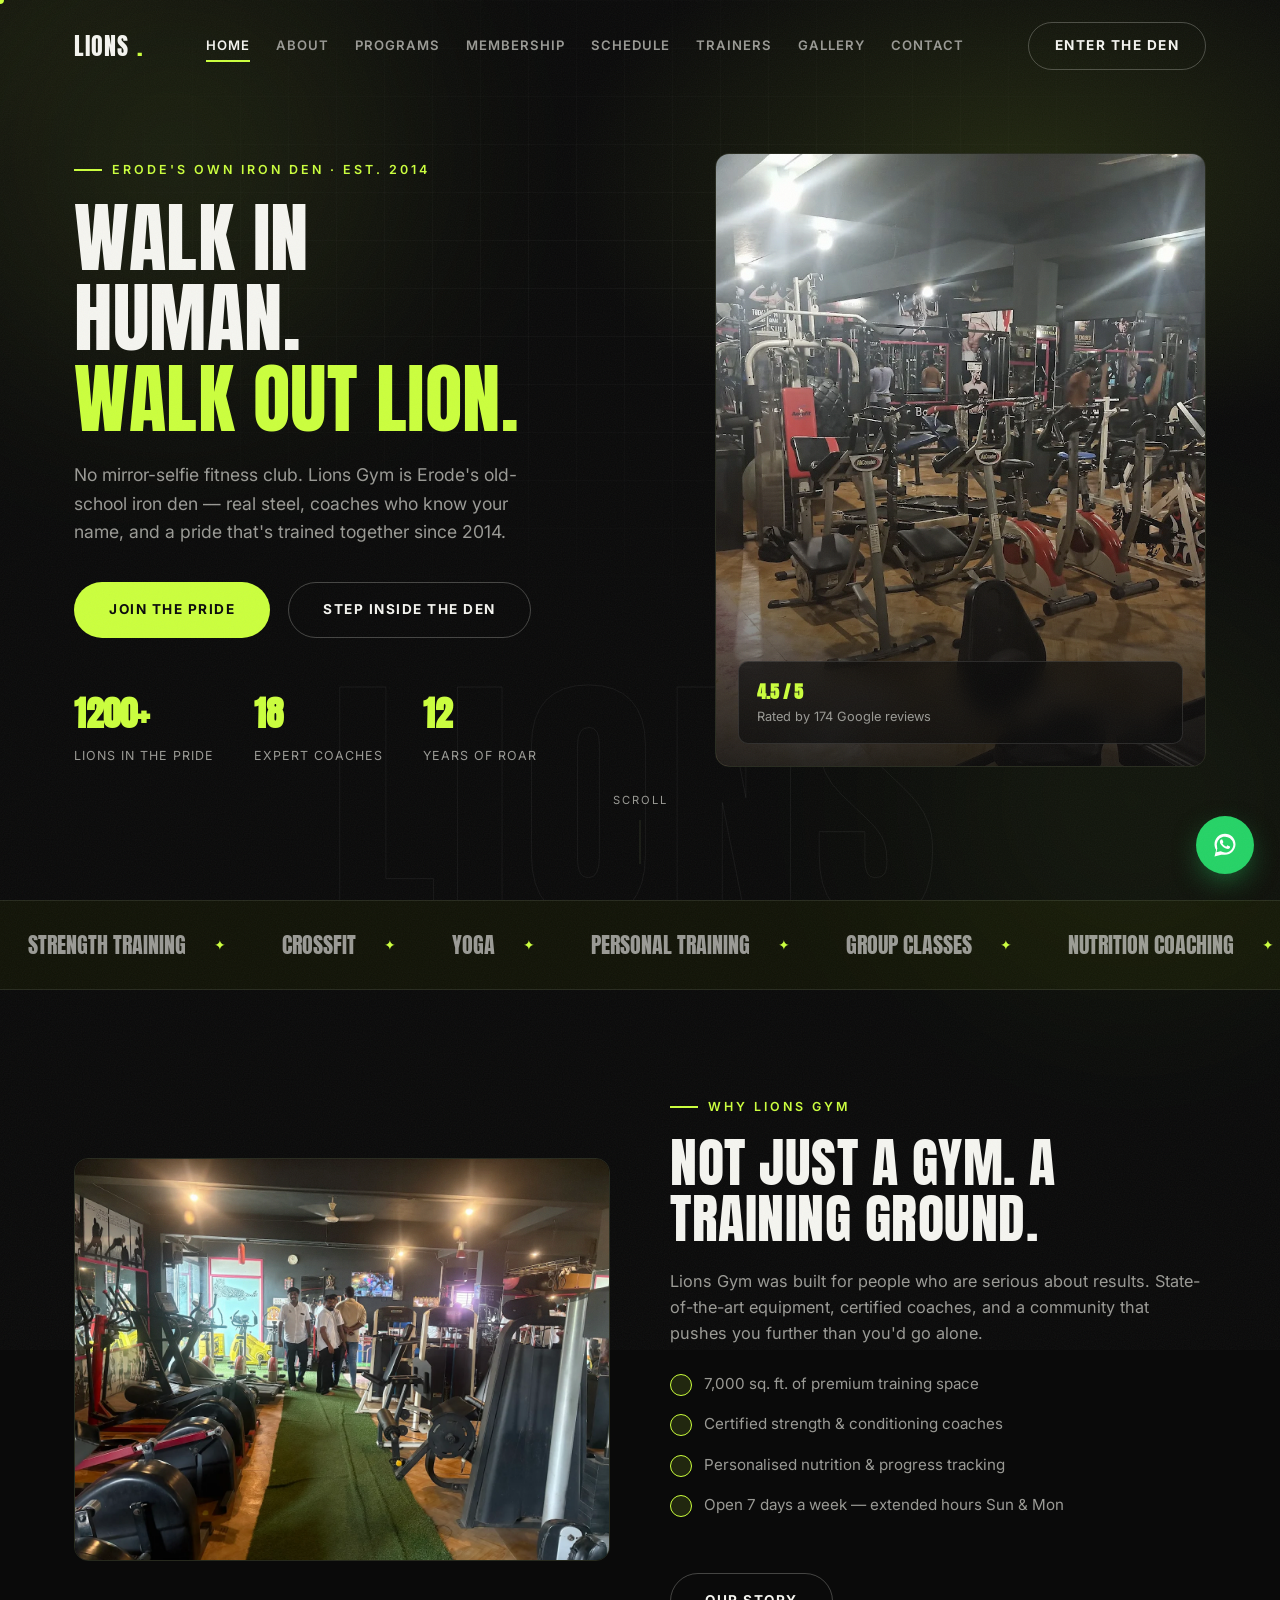
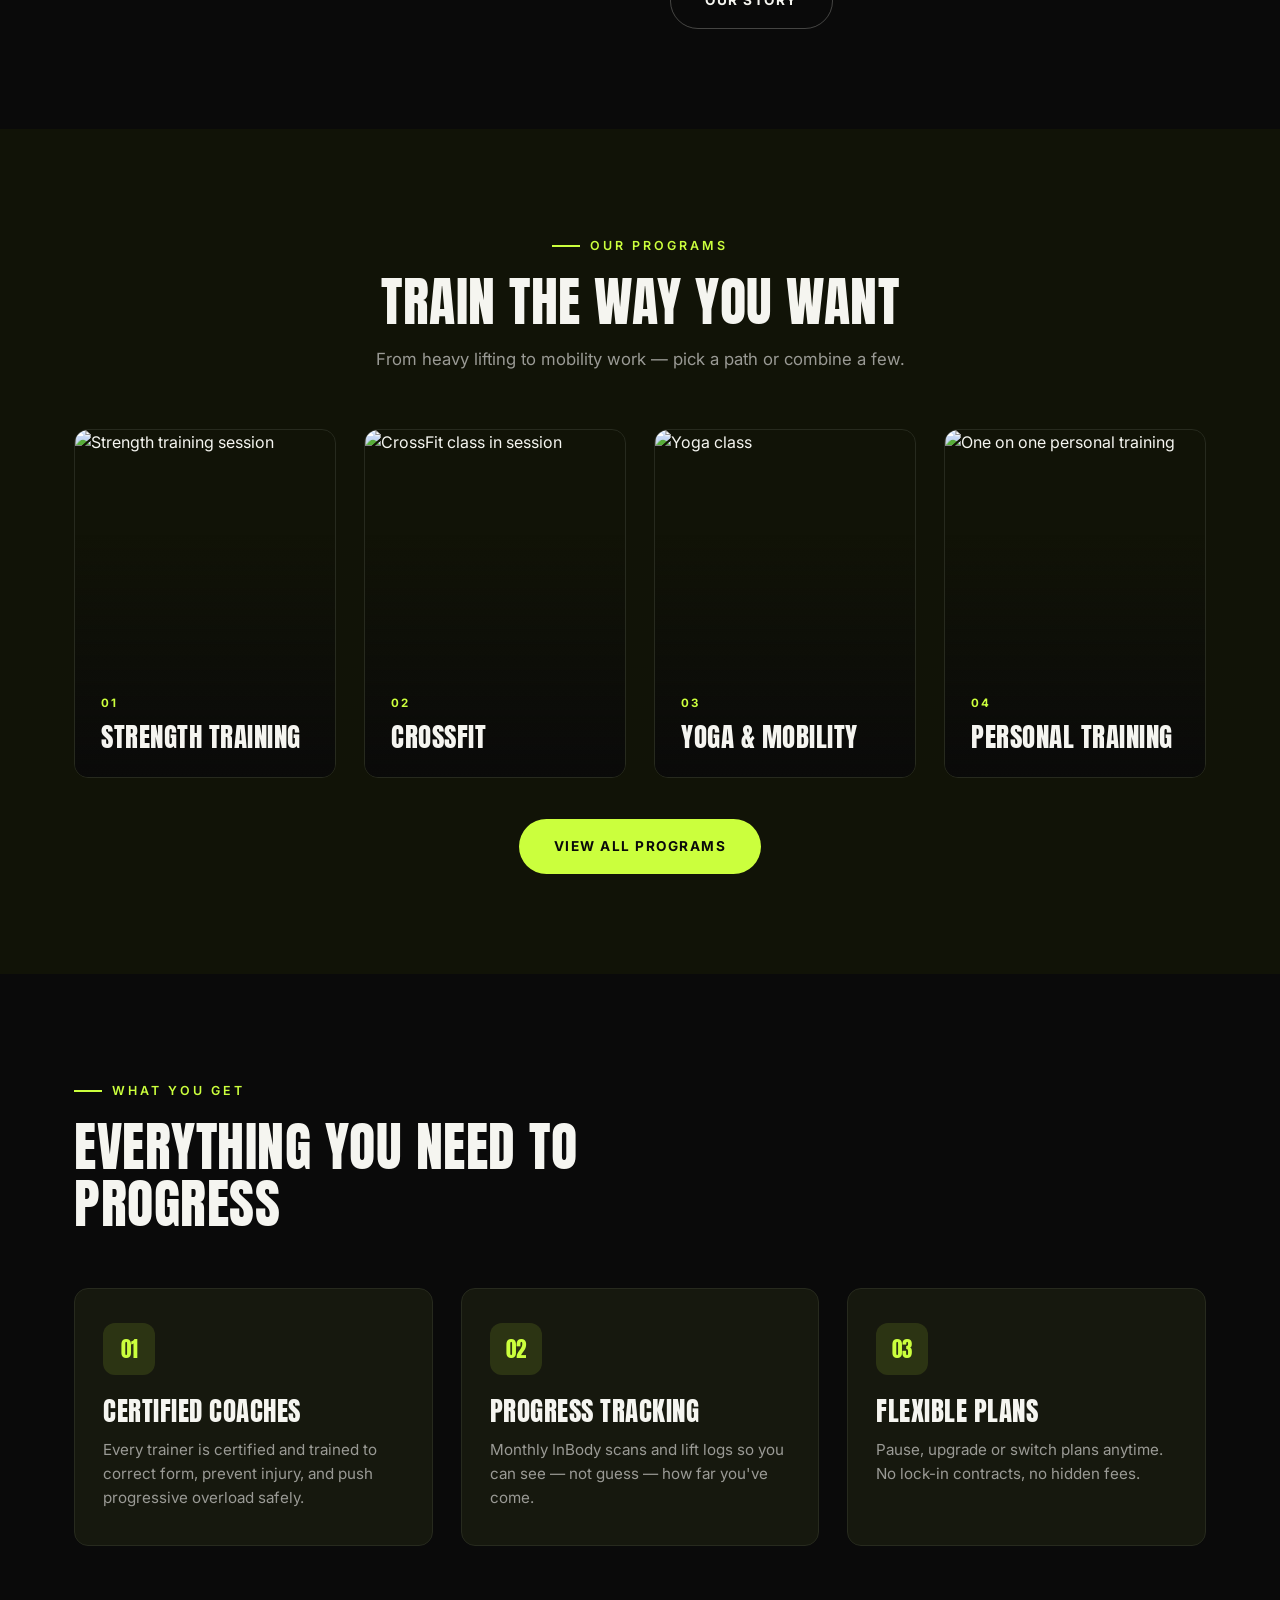
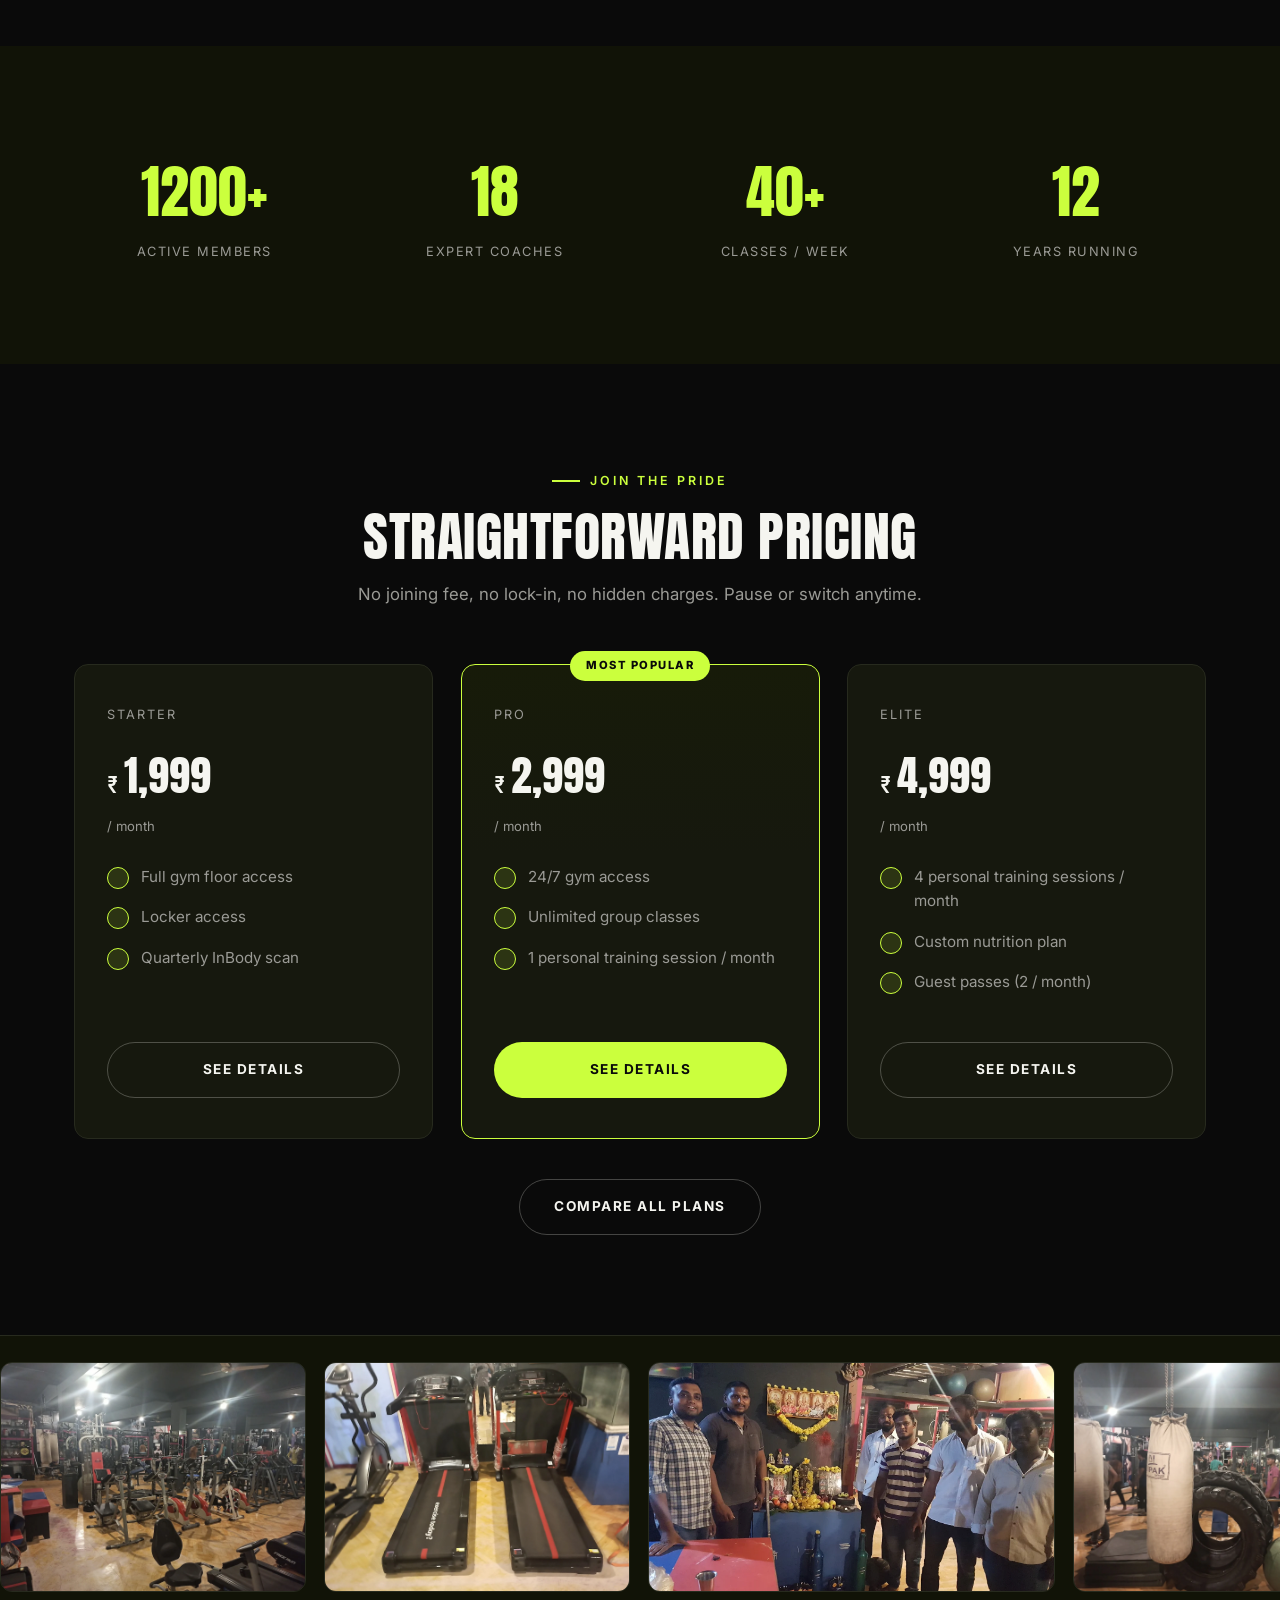
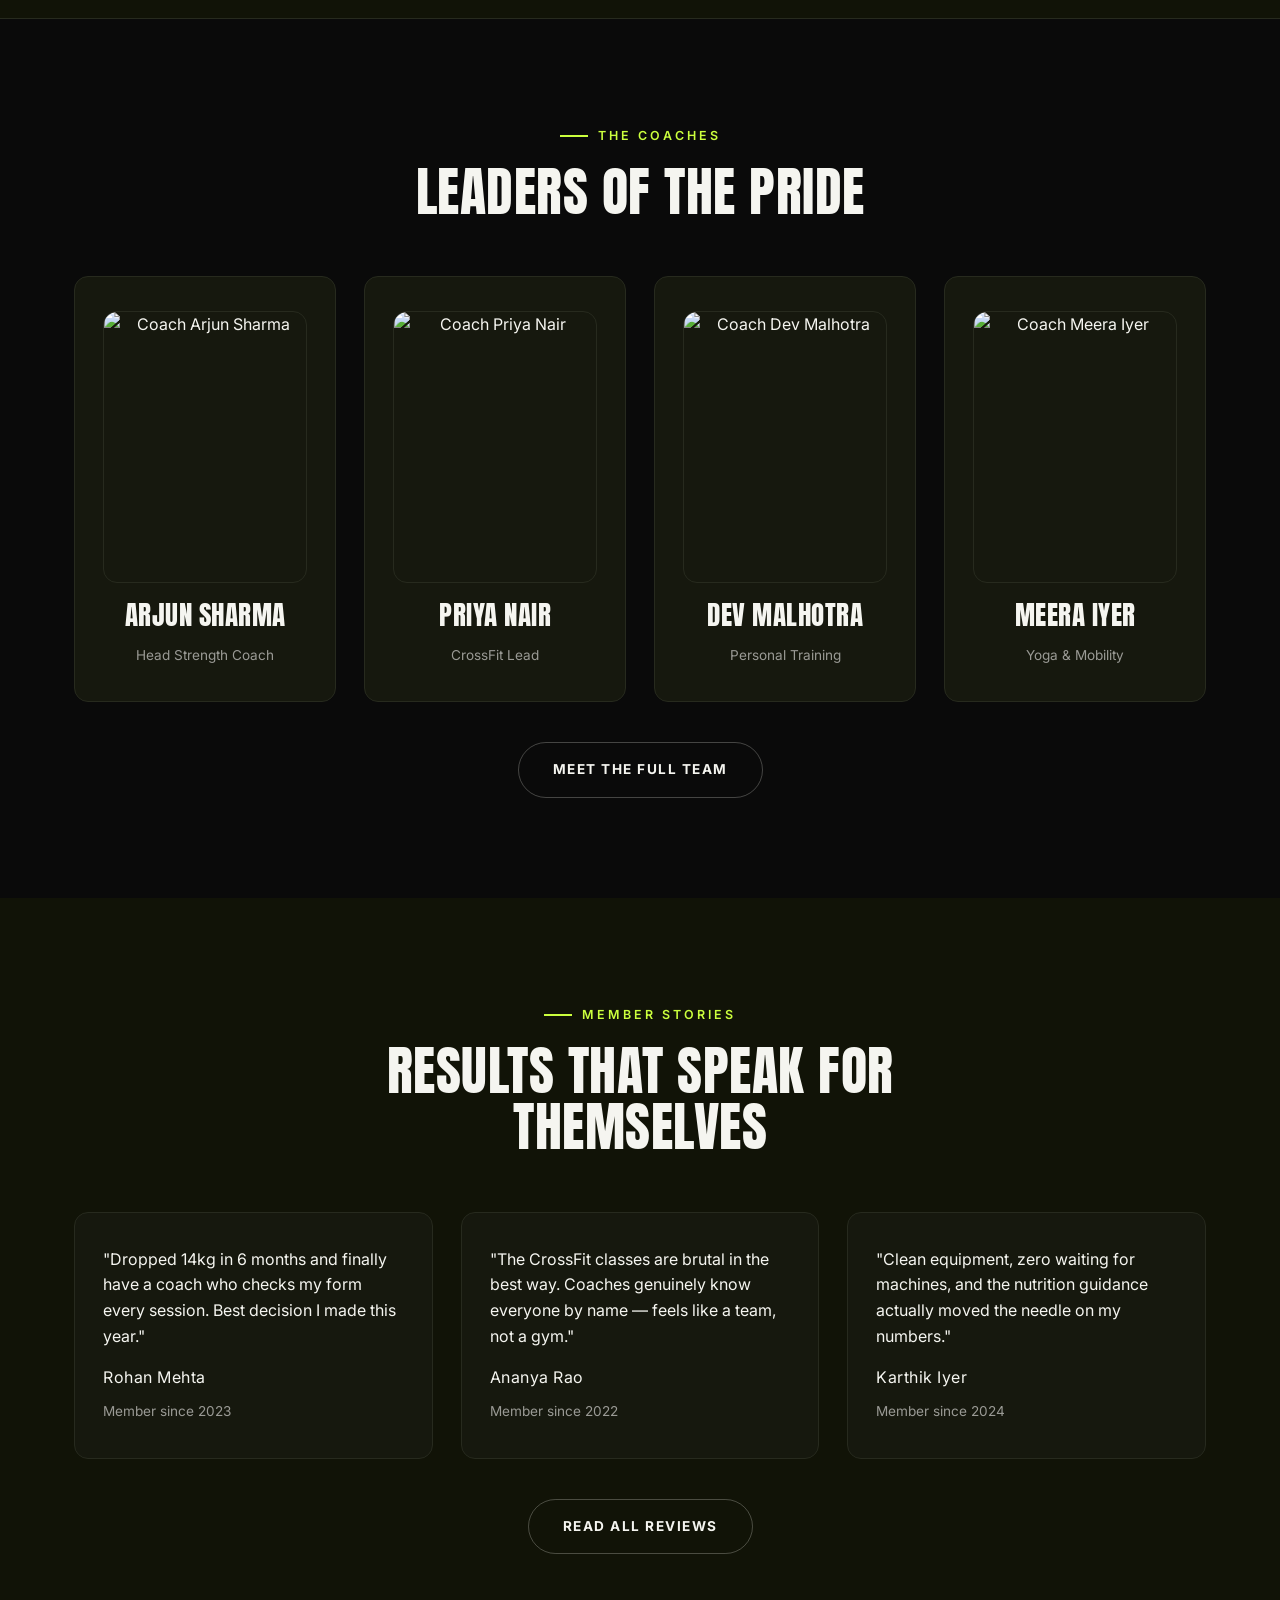
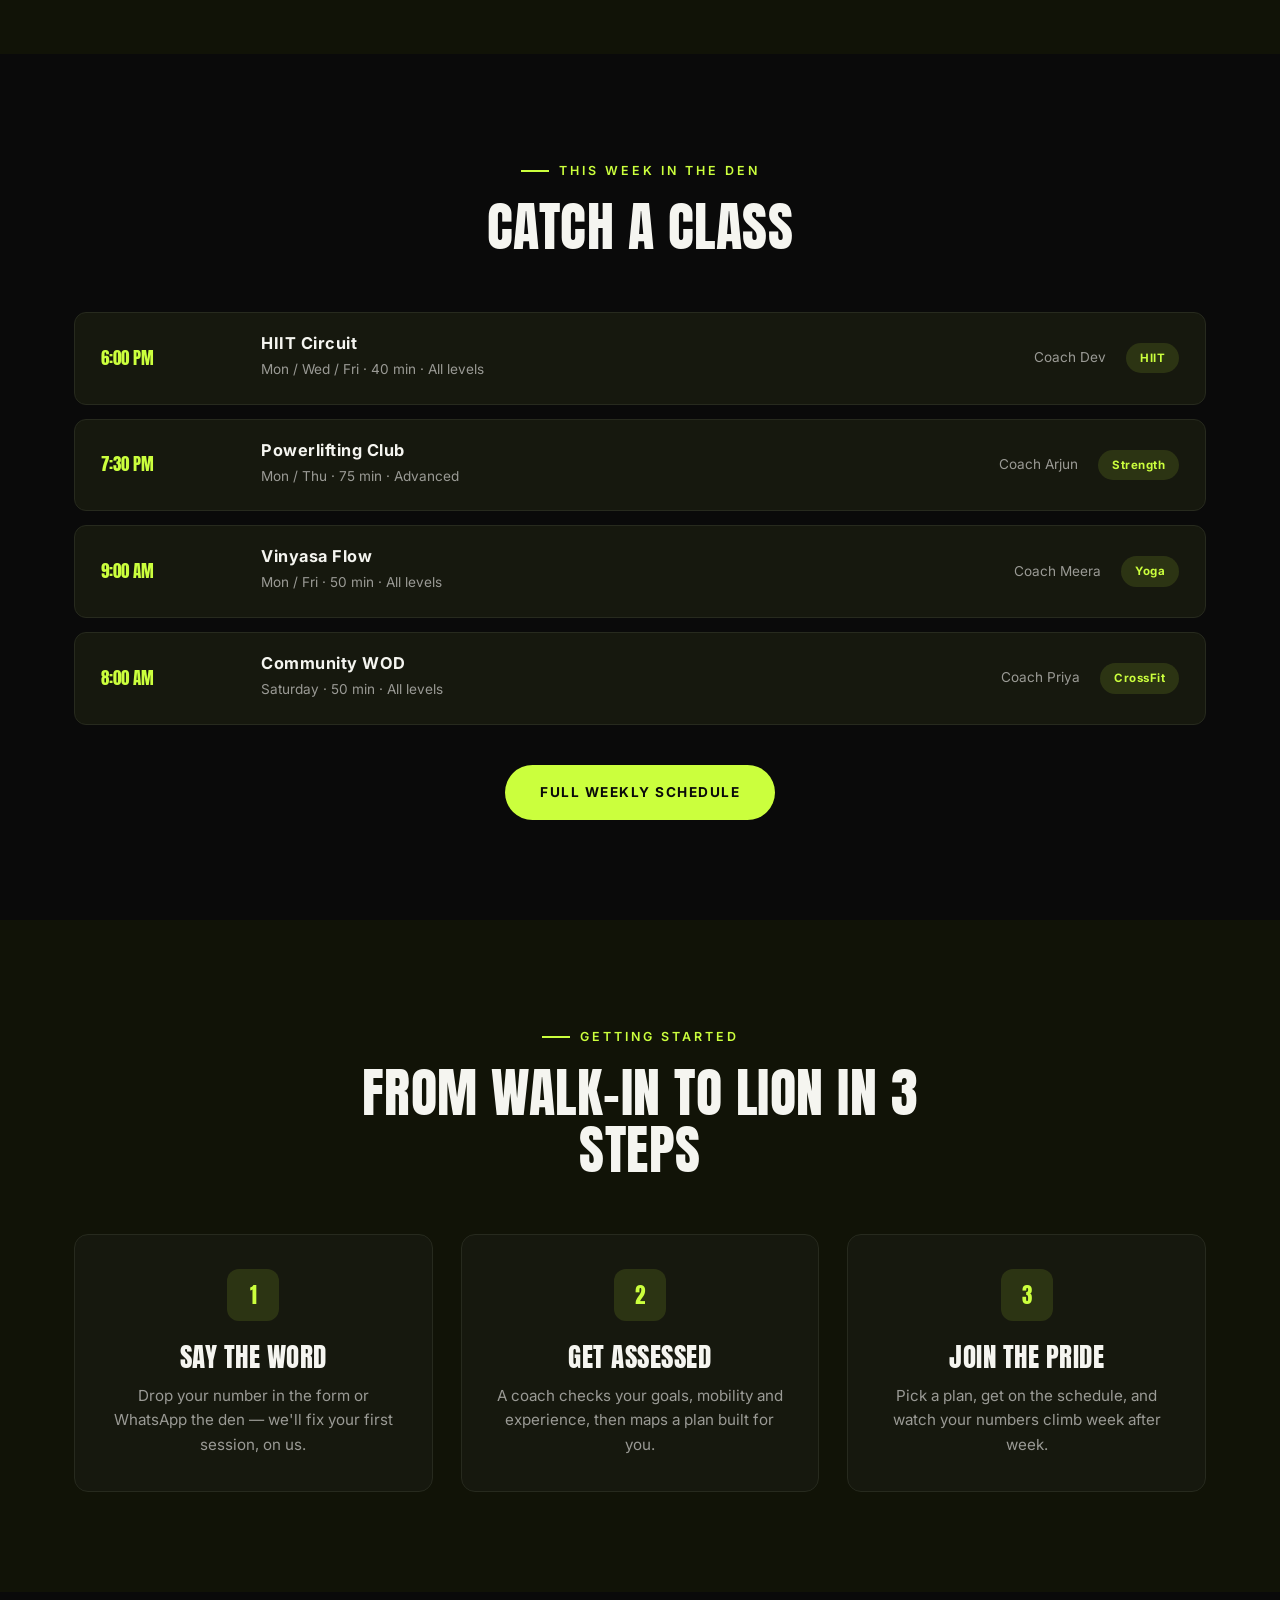
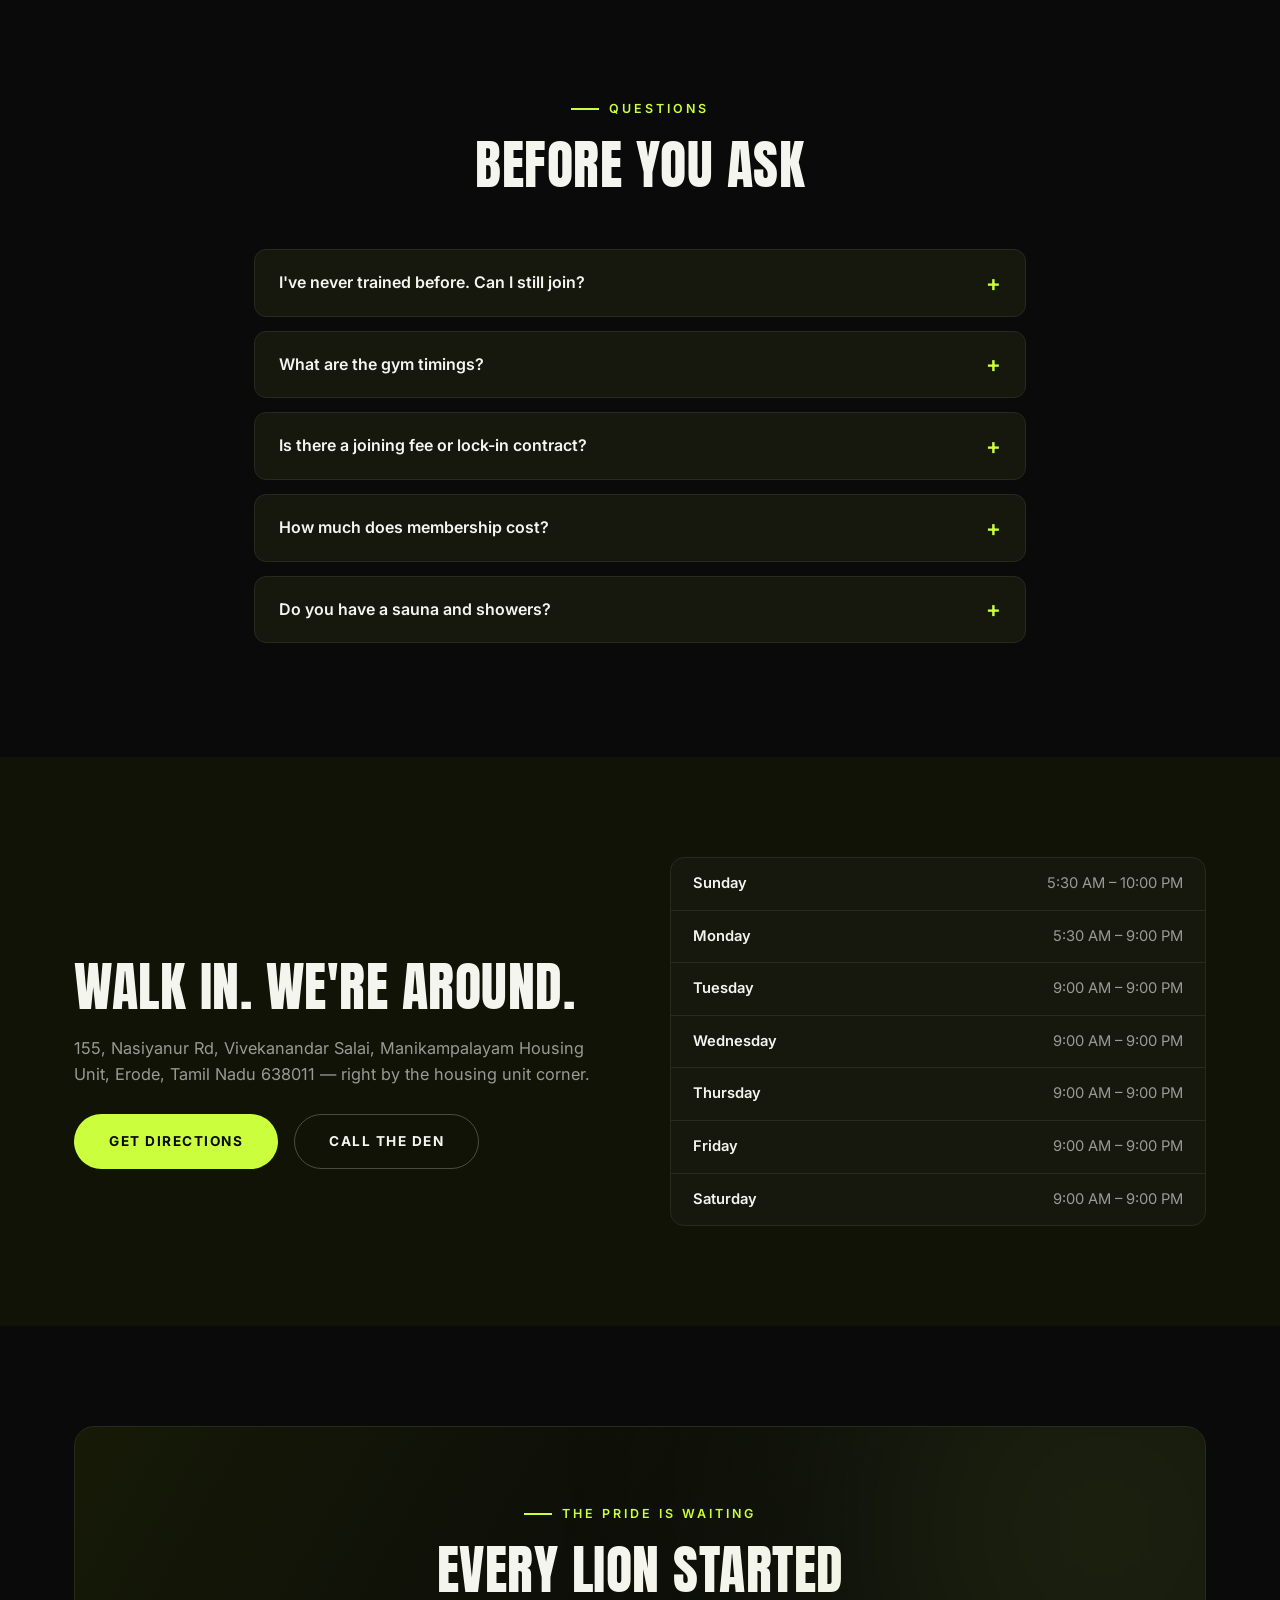
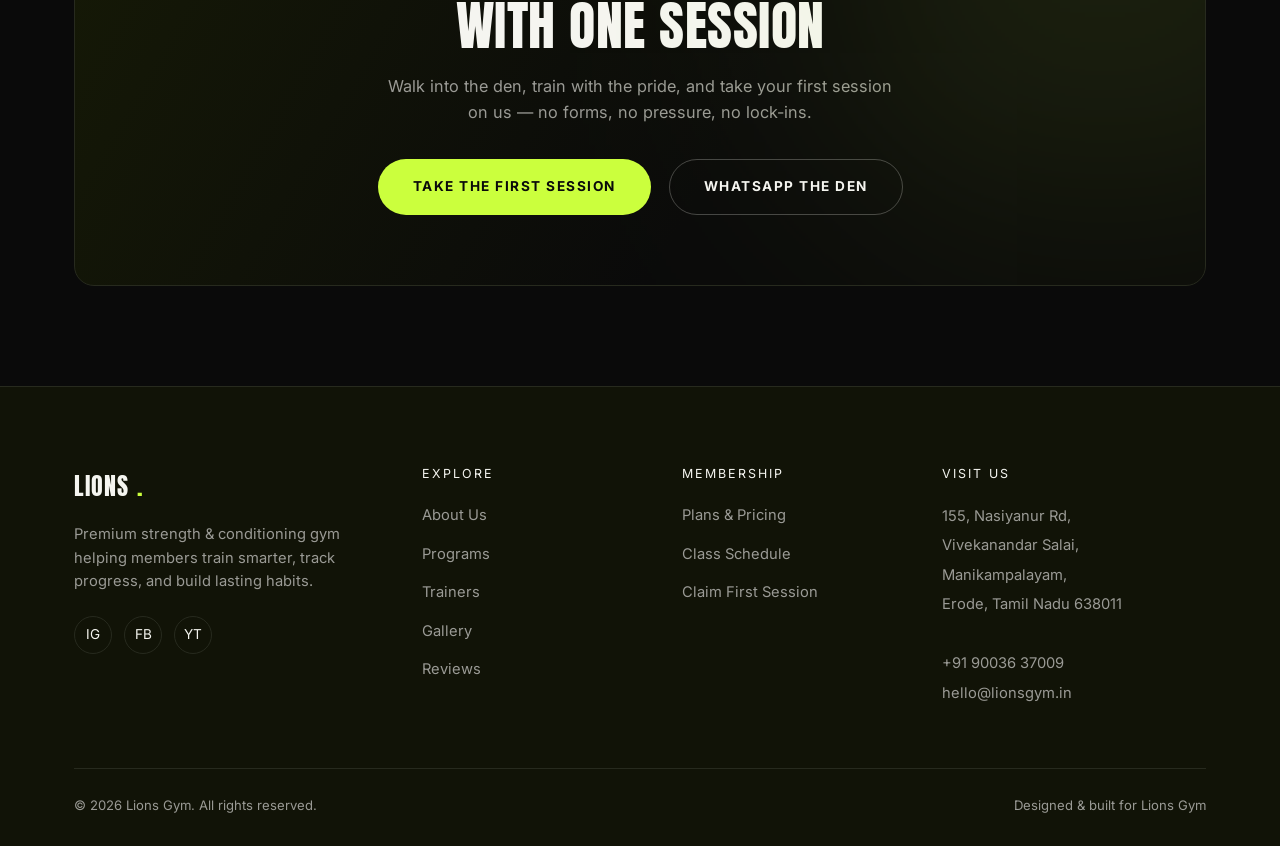
==== index.html @ 76a1cb79 "Lions Gym Erode website — premium static site 9-page responsive site for Lions Gym, Erode: home, abo" ====
<!DOCTYPE html>
<html lang="en">
<head>
  <meta charset="UTF-8" />
  <meta name="viewport" content="width=device-width, initial-scale=1.0" />
  <title>Lions Gym — Train Different</title>
  <meta name="description" content="Lions Gym is a premium strength & conditioning gym offering personal training, group classes, CrossFit and yoga. Book your free trial today." />
  <link rel="preconnect" href="https://fonts.googleapis.com" />
  <link href="https://fonts.googleapis.com/css2?family=Anton&family=Inter:wght@400;500;600;700;800&display=swap" rel="stylesheet" />
  <link rel="stylesheet" href="css/style.css" />
</head>
<body>

  <!-- Header -->
  <header class="site-header">
    <div class="container">
      <a href="index.html" class="logo">LIONS<span>.</span></a>
      <nav class="nav-links">
        <a href="index.html">Home</a>
        <a href="about.html">About</a>
        <a href="services.html">Programs</a>
        <a href="membership.html">Membership</a>
        <a href="schedule.html">Schedule</a>
        <a href="trainers.html">Trainers</a>
        <a href="gallery.html">Gallery</a>
        <a href="contact.html">Contact</a>
      </nav>
      <div class="nav-cta">
        <a href="contact.html" class="btn btn-ghost">Enter The Den</a>
        <button class="nav-toggle" aria-label="Toggle menu">
          <span></span><span></span><span></span>
        </button>
      </div>
    </div>
  </header>

  <!-- Hero -->
  <section class="hero">
    <div class="container">
      <div class="hero-copy">
        <span class="eyebrow">Erode's Own Iron Den &middot; Est. 2014</span>
        <h1>
          <span class="line">Walk In</span>
          <span class="line">Human.</span>
          <span class="line accent">Walk Out Lion.</span>
        </h1>
        <p class="hero-sub">
          No mirror-selfie fitness club. Lions Gym is Erode's old-school iron den —
          real steel, coaches who know your name, and a pride that's trained
          together since 2014.
        </p>
        <div class="hero-actions">
          <a href="contact.html" class="btn btn-primary">Join The Pride</a>
          <a href="gallery.html" class="btn btn-ghost">Step Inside The Den</a>
        </div>
        <div class="hero-stats">
          <div>
            <strong>1200+</strong>
            <span>Lions In The Pride</span>
          </div>
          <div>
            <strong>18</strong>
            <span>Expert Coaches</span>
          </div>
          <div>
            <strong>12</strong>
            <span>Years Of Roar</span>
          </div>
        </div>
      </div>
      <div class="hero-media">
        <img src="assets/gallery/lions-gym-floor-1.webp" alt="Lions Gym training floor in Erode" loading="eager" />
        <div class="hero-badge">
          <div>
            <strong>4.5 / 5</strong>
            <span>Rated by 174 Google reviews</span>
          </div>
        </div>
      </div>
    </div>
    <div class="scroll-cue">
      <span>Scroll</span>
      <div class="dot-track"></div>
    </div>
  </section>

  <!-- Marquee -->
  <div class="marquee">
    <div class="marquee-track">
      <span>Strength Training</span>
      <span>CrossFit</span>
      <span>Yoga</span>
      <span>Personal Training</span>
      <span>Group Classes</span>
      <span>Nutrition Coaching</span>
      <span>Strength Training</span>
      <span>CrossFit</span>
      <span>Yoga</span>
      <span>Personal Training</span>
      <span>Group Classes</span>
      <span>Nutrition Coaching</span>
    </div>
  </div>

  <!-- About preview -->
  <section>
    <div class="container split">
      <div class="media-frame reveal">
        <img src="assets/gallery/lions-gym-floor-2.webp" alt="Lions Gym facility interior" />
      </div>
      <div>
        <span class="eyebrow reveal">Why Lions Gym</span>
        <h2 class="reveal">Not Just A Gym. A Training Ground.</h2>
        <p class="reveal" style="margin: 20px 0 26px;">
          Lions Gym was built for people who are serious about results.
          State-of-the-art equipment, certified coaches, and a community that
          pushes you further than you'd go alone.
        </p>
        <ul class="check-list">
          <li class="reveal">7,000 sq. ft. of premium training space</li>
          <li class="reveal">Certified strength &amp; conditioning coaches</li>
          <li class="reveal">Personalised nutrition &amp; progress tracking</li>
          <li class="reveal">Open 7 days a week — extended hours Sun &amp; Mon</li>
        </ul>
        <a href="about.html" class="btn btn-ghost mt-40">Our Story</a>
      </div>
    </div>
  </section>

  <!-- Programs preview -->
  <section class="bg-alt">
    <div class="container">
      <div class="section-head center reveal">
        <span class="eyebrow">Our Programs</span>
        <h2>Train The Way You Want</h2>
        <p>From heavy lifting to mobility work — pick a path or combine a few.</p>
      </div>
      <div class="grid grid-4 stagger">
        <div class="program-card reveal">
          <img src="https://images.unsplash.com/photo-1517838277536-f5f99be501cd?w=400&h=520&fit=crop&q=80&auto=format" alt="Strength training session" />
          <div class="program-card-body">
            <span>01</span>
            <h3>Strength Training</h3>
          </div>
        </div>
        <div class="program-card reveal">
          <img src="https://images.unsplash.com/photo-1526506118085-60ce8714f8c5?w=400&h=520&fit=crop&q=80&auto=format" alt="CrossFit class in session" />
          <div class="program-card-body">
            <span>02</span>
            <h3>CrossFit</h3>
          </div>
        </div>
        <div class="program-card reveal">
          <img src="https://images.unsplash.com/photo-1588286840104-8957b019727f?w=400&h=520&fit=crop&q=80&auto=format" alt="Yoga class" />
          <div class="program-card-body">
            <span>03</span>
            <h3>Yoga &amp; Mobility</h3>
          </div>
        </div>
        <div class="program-card reveal">
          <img src="https://images.unsplash.com/photo-1534258936925-c58bed479fcb?w=400&h=520&fit=crop&q=80&auto=format" alt="One on one personal training" />
          <div class="program-card-body">
            <span>04</span>
            <h3>Personal Training</h3>
          </div>
        </div>
      </div>
      <div class="center mt-40">
        <a href="services.html" class="btn btn-primary">View All Programs</a>
      </div>
    </div>
  </section>

  <!-- Features -->
  <section>
    <div class="container">
      <div class="section-head reveal">
        <span class="eyebrow">What You Get</span>
        <h2>Everything You Need To Progress</h2>
      </div>
      <div class="grid grid-3 stagger">
        <div class="card reveal">
          <div class="icon">01</div>
          <h3>Certified Coaches</h3>
          <p>Every trainer is certified and trained to correct form, prevent injury, and push progressive overload safely.</p>
        </div>
        <div class="card reveal">
          <div class="icon">02</div>
          <h3>Progress Tracking</h3>
          <p>Monthly InBody scans and lift logs so you can see — not guess — how far you've come.</p>
        </div>
        <div class="card reveal">
          <div class="icon">03</div>
          <h3>Flexible Plans</h3>
          <p>Pause, upgrade or switch plans anytime. No lock-in contracts, no hidden fees.</p>
        </div>
      </div>
    </div>
  </section>

  <!-- Counters -->
  <section class="bg-alt">
    <div class="container">
      <div class="counters">
        <div class="reveal">
          <div class="num" data-target="1200" data-suffix="+">0</div>
          <span>Active Members</span>
        </div>
        <div class="reveal">
          <div class="num" data-target="18">0</div>
          <span>Expert Coaches</span>
        </div>
        <div class="reveal">
          <div class="num" data-target="40" data-suffix="+">0</div>
          <span>Classes / Week</span>
        </div>
        <div class="reveal">
          <div class="num" data-target="12">0</div>
          <span>Years Running</span>
        </div>
      </div>
    </div>
  </section>

  <!-- Membership preview -->
  <section>
    <div class="container">
      <div class="section-head center reveal">
        <span class="eyebrow">Join The Pride</span>
        <h2>Straightforward Pricing</h2>
        <p>No joining fee, no lock-in, no hidden charges. Pause or switch anytime.</p>
      </div>
      <div class="grid grid-3 stagger">
        <div class="pricing-card reveal">
          <span class="plan-name">Starter</span>
          <div class="price">
            <span class="currency">₹</span>
            <span class="amount">1,999</span>
          </div>
          <span class="billing-period">/ month</span>
          <ul class="check-list">
            <li>Full gym floor access</li>
            <li>Locker access</li>
            <li>Quarterly InBody scan</li>
          </ul>
          <a href="membership.html" class="btn btn-ghost btn-block">See Details</a>
        </div>
        <div class="pricing-card featured reveal">
          <span class="badge">Most Popular</span>
          <span class="plan-name">Pro</span>
          <div class="price">
            <span class="currency">₹</span>
            <span class="amount">2,999</span>
          </div>
          <span class="billing-period">/ month</span>
          <ul class="check-list">
            <li>24/7 gym access</li>
            <li>Unlimited group classes</li>
            <li>1 personal training session / month</li>
          </ul>
          <a href="membership.html" class="btn btn-primary btn-block">See Details</a>
        </div>
        <div class="pricing-card reveal">
          <span class="plan-name">Elite</span>
          <div class="price">
            <span class="currency">₹</span>
            <span class="amount">4,999</span>
          </div>
          <span class="billing-period">/ month</span>
          <ul class="check-list">
            <li>4 personal training sessions / month</li>
            <li>Custom nutrition plan</li>
            <li>Guest passes (2 / month)</li>
          </ul>
          <a href="membership.html" class="btn btn-ghost btn-block">See Details</a>
        </div>
      </div>
      <div class="center mt-40">
        <a href="membership.html" class="btn btn-ghost">Compare All Plans</a>
      </div>
    </div>
  </section>

  <!-- Real photos strip -->
  <div class="photo-marquee">
    <div class="photo-marquee-track">
      <img src="assets/gallery/lions-gym-floor-1.webp" alt="Lions Gym training floor" />
      <img src="assets/gallery/lions-gym-treadmills.webp" alt="Treadmills at Lions Gym" />
      <img src="assets/gallery/lions-gym-team-1.webp" alt="Lions Gym team" />
      <img src="assets/gallery/lions-gym-functional-corner.webp" alt="Functional training corner" />
      <img src="assets/gallery/lions-gym-floor-2.webp" alt="Machines area" />
      <img src="assets/gallery/lions-gym-team-2.webp" alt="Members and trainers" />
      <img src="assets/gallery/lions-gym-event-crowd.webp" alt="Event at the den" />
      <img src="assets/gallery/lions-gym-floor-1.webp" alt="" aria-hidden="true" />
      <img src="assets/gallery/lions-gym-treadmills.webp" alt="" aria-hidden="true" />
      <img src="assets/gallery/lions-gym-team-1.webp" alt="" aria-hidden="true" />
      <img src="assets/gallery/lions-gym-functional-corner.webp" alt="" aria-hidden="true" />
      <img src="assets/gallery/lions-gym-floor-2.webp" alt="" aria-hidden="true" />
      <img src="assets/gallery/lions-gym-team-2.webp" alt="" aria-hidden="true" />
      <img src="assets/gallery/lions-gym-event-crowd.webp" alt="" aria-hidden="true" />
    </div>
  </div>

  <!-- Coaches preview -->
  <section>
    <div class="container">
      <div class="section-head center reveal">
        <span class="eyebrow">The Coaches</span>
        <h2>Leaders Of The Pride</h2>
      </div>
      <div class="grid grid-4 stagger">
        <div class="card reveal center">
          <div class="media-frame" style="margin-bottom: 18px; aspect-ratio: 3/4;">
            <img src="https://images.unsplash.com/photo-1506277886164-e25aa3f4ef7f?w=300&h=400&fit=crop&q=80&auto=format" alt="Coach Arjun Sharma" />
          </div>
          <h3>Arjun Sharma</h3>
          <span style="color: var(--text-dim); font-size: 0.85rem;">Head Strength Coach</span>
        </div>
        <div class="card reveal center">
          <div class="media-frame" style="margin-bottom: 18px; aspect-ratio: 3/4;">
            <img src="https://images.unsplash.com/photo-1692197174597-1d85555c9b33?w=300&h=400&fit=crop&q=80&auto=format" alt="Coach Priya Nair" />
          </div>
          <h3>Priya Nair</h3>
          <span style="color: var(--text-dim); font-size: 0.85rem;">CrossFit Lead</span>
        </div>
        <div class="card reveal center">
          <div class="media-frame" style="margin-bottom: 18px; aspect-ratio: 3/4;">
            <img src="https://images.unsplash.com/photo-1516224498413-84ecf3a1e7fd?w=300&h=400&fit=crop&q=80&auto=format" alt="Coach Dev Malhotra" />
          </div>
          <h3>Dev Malhotra</h3>
          <span style="color: var(--text-dim); font-size: 0.85rem;">Personal Training</span>
        </div>
        <div class="card reveal center">
          <div class="media-frame" style="margin-bottom: 18px; aspect-ratio: 3/4;">
            <img src="https://images.unsplash.com/photo-1778110827897-6dc6b6f7c988?w=300&h=400&fit=crop&q=80&auto=format" alt="Coach Meera Iyer" />
          </div>
          <h3>Meera Iyer</h3>
          <span style="color: var(--text-dim); font-size: 0.85rem;">Yoga &amp; Mobility</span>
        </div>
      </div>
      <div class="center mt-40">
        <a href="trainers.html" class="btn btn-ghost">Meet The Full Team</a>
      </div>
    </div>
  </section>

  <!-- Testimonials preview -->
  <section class="bg-alt">
    <div class="container">
      <div class="section-head center reveal">
        <span class="eyebrow">Member Stories</span>
        <h2>Results That Speak For Themselves</h2>
      </div>
      <div class="grid grid-3 stagger">
        <div class="card reveal">
          <p style="color: var(--text); font-size: 1rem; margin-bottom: 20px;">"Dropped 14kg in 6 months and finally have a coach who checks my form every session. Best decision I made this year."</p>
          <h3 style="font-family: var(--font-body); font-size: 1rem; text-transform: none;">Rohan Mehta</h3>
          <span style="color: var(--text-dim); font-size: 0.85rem;">Member since 2023</span>
        </div>
        <div class="card reveal">
          <p style="color: var(--text); font-size: 1rem; margin-bottom: 20px;">"The CrossFit classes are brutal in the best way. Coaches genuinely know everyone by name — feels like a team, not a gym."</p>
          <h3 style="font-family: var(--font-body); font-size: 1rem; text-transform: none;">Ananya Rao</h3>
          <span style="color: var(--text-dim); font-size: 0.85rem;">Member since 2022</span>
        </div>
        <div class="card reveal">
          <p style="color: var(--text); font-size: 1rem; margin-bottom: 20px;">"Clean equipment, zero waiting for machines, and the nutrition guidance actually moved the needle on my numbers."</p>
          <h3 style="font-family: var(--font-body); font-size: 1rem; text-transform: none;">Karthik Iyer</h3>
          <span style="color: var(--text-dim); font-size: 0.85rem;">Member since 2024</span>
        </div>
      </div>
      <div class="center mt-40">
        <a href="testimonials.html" class="btn btn-ghost">Read All Reviews</a>
      </div>
    </div>
  </section>

  <!-- Schedule preview -->
  <section>
    <div class="container">
      <div class="section-head center reveal">
        <span class="eyebrow">This Week In The Den</span>
        <h2>Catch A Class</h2>
      </div>
      <div class="reveal">
        <div class="class-row">
          <span class="time">6:00 PM</span>
          <div class="info"><h4>HIIT Circuit</h4><span>Mon / Wed / Fri &middot; 40 min &middot; All levels</span></div>
          <span class="coach">Coach Dev</span>
          <span class="tag">HIIT</span>
        </div>
        <div class="class-row">
          <span class="time">7:30 PM</span>
          <div class="info"><h4>Powerlifting Club</h4><span>Mon / Thu &middot; 75 min &middot; Advanced</span></div>
          <span class="coach">Coach Arjun</span>
          <span class="tag">Strength</span>
        </div>
        <div class="class-row">
          <span class="time">9:00 AM</span>
          <div class="info"><h4>Vinyasa Flow</h4><span>Mon / Fri &middot; 50 min &middot; All levels</span></div>
          <span class="coach">Coach Meera</span>
          <span class="tag">Yoga</span>
        </div>
        <div class="class-row">
          <span class="time">8:00 AM</span>
          <div class="info"><h4>Community WOD</h4><span>Saturday &middot; 50 min &middot; All levels</span></div>
          <span class="coach">Coach Priya</span>
          <span class="tag">CrossFit</span>
        </div>
      </div>
      <div class="center mt-40">
        <a href="schedule.html" class="btn btn-primary">Full Weekly Schedule</a>
      </div>
    </div>
  </section>

  <!-- How to join -->
  <section class="bg-alt">
    <div class="container">
      <div class="section-head center reveal">
        <span class="eyebrow">Getting Started</span>
        <h2>From Walk-In To Lion In 3 Steps</h2>
      </div>
      <div class="grid grid-3 stagger">
        <div class="card reveal center">
          <div class="icon" style="margin: 0 auto 22px;">1</div>
          <h3>Say The Word</h3>
          <p>Drop your number in the form or WhatsApp the den — we'll fix your first session, on us.</p>
        </div>
        <div class="card reveal center">
          <div class="icon" style="margin: 0 auto 22px;">2</div>
          <h3>Get Assessed</h3>
          <p>A coach checks your goals, mobility and experience, then maps a plan built for you.</p>
        </div>
        <div class="card reveal center">
          <div class="icon" style="margin: 0 auto 22px;">3</div>
          <h3>Join The Pride</h3>
          <p>Pick a plan, get on the schedule, and watch your numbers climb week after week.</p>
        </div>
      </div>
    </div>
  </section>

  <!-- FAQ -->
  <section>
    <div class="container" style="max-width: 820px;">
      <div class="section-head center reveal">
        <span class="eyebrow">Questions</span>
        <h2>Before You Ask</h2>
      </div>
      <div class="reveal">
        <details class="faq-item">
          <summary>I've never trained before. Can I still join?</summary>
          <p>That's how most of the pride started. Your first sessions are coached one-on-one until you're confident with the movements — nobody gets thrown to the machines alone.</p>
        </details>
        <details class="faq-item">
          <summary>What are the gym timings?</summary>
          <p>Sunday 5:30 AM – 10 PM, Monday 5:30 AM – 9 PM, and Tuesday to Saturday 9 AM – 9 PM. Early-bird lifters, the den opens before sunrise twice a week.</p>
        </details>
        <details class="faq-item">
          <summary>Is there a joining fee or lock-in contract?</summary>
          <p>Neither. You pay for your plan and nothing else, and you can pause, upgrade or leave whenever you want. We keep members with results, not contracts.</p>
        </details>
        <details class="faq-item">
          <summary>How much does membership cost?</summary>
          <p>Plans start at ₹1,999/month for full floor access, with Pro and Elite tiers adding classes and personal training. Your first session is free either way — <a href="membership.html" style="color: var(--accent);">see the full comparison</a>.</p>
        </details>
        <details class="faq-item">
          <summary>Do you have a sauna and showers?</summary>
          <p>Yes — an on-site sauna plus locker rooms with showers, so you can train, recover and head straight to work.</p>
        </details>
      </div>
    </div>
  </section>

  <!-- Hours & location -->
  <section class="bg-alt">
    <div class="container split">
      <div>
        <span class="eyebrow reveal">Find The Den</span>
        <h2 class="reveal">Walk In. We're Around.</h2>
        <p class="reveal" style="margin: 20px 0 26px;">
          155, Nasiyanur Rd, Vivekanandar Salai, Manikampalayam Housing Unit,
          Erode, Tamil Nadu 638011 — right by the housing unit corner.
        </p>
        <div class="reveal" style="display: flex; gap: 16px; flex-wrap: wrap;">
          <a href="https://www.google.com/maps/place/lions+gym+erode" target="_blank" rel="noopener" class="btn btn-primary">Get Directions</a>
          <a href="tel:+919003637009" class="btn btn-ghost">Call The Den</a>
        </div>
      </div>
      <div class="hours-list reveal">
        <div class="hours-row"><span>Sunday</span><span>5:30 AM – 10:00 PM</span></div>
        <div class="hours-row"><span>Monday</span><span>5:30 AM – 9:00 PM</span></div>
        <div class="hours-row"><span>Tuesday</span><span>9:00 AM – 9:00 PM</span></div>
        <div class="hours-row"><span>Wednesday</span><span>9:00 AM – 9:00 PM</span></div>
        <div class="hours-row"><span>Thursday</span><span>9:00 AM – 9:00 PM</span></div>
        <div class="hours-row"><span>Friday</span><span>9:00 AM – 9:00 PM</span></div>
        <div class="hours-row"><span>Saturday</span><span>9:00 AM – 9:00 PM</span></div>
      </div>
    </div>
  </section>

  <!-- CTA -->
  <section>
    <div class="container">
      <div class="cta-banner reveal-scale">
        <span class="eyebrow" style="justify-content:center;">The Pride Is Waiting</span>
        <h2>Every Lion Started<br />With One Session</h2>
        <p>Walk into the den, train with the pride, and take your first session on us — no forms, no pressure, no lock-ins.</p>
        <div class="cta-actions">
          <a href="contact.html" class="btn btn-primary">Take The First Session</a>
          <a href="https://wa.me/919003637009" class="btn btn-ghost" target="_blank" rel="noopener">WhatsApp The Den</a>
        </div>
      </div>
    </div>
  </section>

  <!-- Footer -->
  <footer class="site-footer">
    <div class="container">
      <div class="footer-top">
        <div class="footer-brand">
          <a href="index.html" class="logo">LIONS<span>.</span></a>
          <p>Premium strength &amp; conditioning gym helping members train smarter, track progress, and build lasting habits.</p>
          <div class="social-row">
            <a href="#" aria-label="Instagram">IG</a>
            <a href="#" aria-label="Facebook">FB</a>
            <a href="#" aria-label="YouTube">YT</a>
          </div>
        </div>
        <div class="footer-col">
          <h4>Explore</h4>
          <ul>
            <li><a href="about.html">About Us</a></li>
            <li><a href="services.html">Programs</a></li>
            <li><a href="trainers.html">Trainers</a></li>
            <li><a href="gallery.html">Gallery</a></li>
            <li><a href="testimonials.html">Reviews</a></li>
          </ul>
        </div>
        <div class="footer-col">
          <h4>Membership</h4>
          <ul>
            <li><a href="membership.html">Plans &amp; Pricing</a></li>
            <li><a href="schedule.html">Class Schedule</a></li>
            <li><a href="contact.html">Claim First Session</a></li>
          </ul>
        </div>
        <div class="footer-col">
          <h4>Visit Us</h4>
          <address>
            155, Nasiyanur Rd,<br />
            Vivekanandar Salai, Manikampalayam,<br />
            Erode, Tamil Nadu 638011<br /><br />
            +91 90036 37009<br />
            hello@lionsgym.in
          </address>
        </div>
      </div>
      <div class="footer-bottom">
        <span>&copy; 2026 Lions Gym. All rights reserved.</span>
        <span>Designed &amp; built for Lions Gym</span>
      </div>
    </div>
  </footer>

  <!-- WhatsApp float -->
  <a href="https://wa.me/919003637009" class="whatsapp-float" target="_blank" rel="noopener" aria-label="Chat on WhatsApp">
    <svg viewBox="0 0 32 32"><path d="M16.001 3C9.373 3 4 8.373 4 15c0 2.386.7 4.607 1.902 6.47L4 29l7.73-1.865A11.94 11.94 0 0 0 16.001 27C22.628 27 28 21.627 28 15S22.628 3 16.001 3zm0 21.6a9.55 9.55 0 0 1-4.87-1.33l-.35-.207-4.59 1.107 1.127-4.47-.23-.365A9.56 9.56 0 1 1 25.56 15c0 5.294-4.266 9.6-9.559 9.6zm5.24-7.17c-.287-.144-1.697-.837-1.96-.933-.263-.096-.454-.144-.646.144-.19.287-.74.933-.908 1.124-.167.192-.334.216-.62.072-.287-.144-1.211-.446-2.307-1.423-.853-.76-1.43-1.7-1.597-1.987-.167-.287-.018-.442.126-.585.13-.13.287-.335.43-.502.144-.167.192-.287.287-.478.096-.192.048-.36-.024-.503-.072-.144-.646-1.557-.885-2.132-.233-.56-.47-.484-.646-.493-.167-.008-.358-.01-.55-.01-.192 0-.503.072-.766.36-.263.287-1.005.982-1.005 2.395s1.029 2.778 1.172 2.97c.144.19 2.024 3.09 4.904 4.334.685.296 1.22.473 1.636.605.687.219 1.313.188 1.808.114.552-.082 1.697-.694 1.937-1.364.24-.67.24-1.244.167-1.364-.072-.12-.263-.192-.55-.336z"/></svg>
  </a>

  <script src="js/main.js"></script>
</body>
</html>
---- css/style.css ----
/* ==========================================================================
   FORGE FITNESS — Design System
   ========================================================================== */

:root {
  --bg: #0a0a0a;
  --bg-alt: #111307;
  --bg-card: #16180e;
  --line: #272a1e;
  --text: #f5f5f0;
  --text-dim: #9a9a95;
  --accent: #cbff3d;
  --accent-dim: #a3d422;
  --accent-soft: rgba(203, 255, 61, 0.12);

  --font-display: "Anton", "Arial Narrow", sans-serif;
  --font-body: "Inter", -apple-system, BlinkMacSystemFont, "Segoe UI", sans-serif;

  --container: 1180px;
  --radius: 14px;
  --ease: cubic-bezier(0.16, 1, 0.3, 1);
}

* {
  margin: 0;
  padding: 0;
  box-sizing: border-box;
}

html {
  scroll-behavior: smooth;
}

body {
  background: var(--bg);
  color: var(--text);
  font-family: var(--font-body);
  line-height: 1.6;
  overflow-x: hidden;
  -webkit-font-smoothing: antialiased;
}

img {
  max-width: 100%;
  display: block;
}

a {
  color: inherit;
  text-decoration: none;
}

ul {
  list-style: none;
}

.container {
  width: 100%;
  max-width: var(--container);
  margin: 0 auto;
  padding: 0 24px;
}

section {
  padding: 100px 0;
  position: relative;
}

@media (max-width: 768px) {
  section {
    padding: 64px 0;
  }
}

/* ----- Typography ----- */

h1, h2, h3, h4 {
  font-family: var(--font-display);
  font-weight: 400;
  letter-spacing: 0.5px;
  line-height: 1.05;
  text-transform: uppercase;
}

h1 {
  font-size: clamp(2.6rem, 6vw, 5.2rem);
}

h2 {
  font-size: clamp(2rem, 4.2vw, 3.4rem);
}

h3 {
  font-size: clamp(1.3rem, 2.4vw, 1.7rem);
}

p {
  color: var(--text-dim);
  font-size: 1.02rem;
}

.eyebrow {
  display: inline-flex;
  align-items: center;
  gap: 10px;
  font-size: 0.78rem;
  font-weight: 600;
  letter-spacing: 3px;
  text-transform: uppercase;
  color: var(--accent);
  margin-bottom: 18px;
}

.eyebrow::before {
  content: "";
  width: 28px;
  height: 2px;
  background: var(--accent);
}

.section-head {
  max-width: 640px;
  margin-bottom: 56px;
}

.section-head.center {
  margin-left: auto;
  margin-right: auto;
  text-align: center;
}

.section-head p {
  margin-top: 16px;
  font-size: 1.05rem;
}

/* ----- Buttons ----- */

.btn {
  display: inline-flex;
  align-items: center;
  justify-content: center;
  gap: 10px;
  padding: 16px 34px;
  border-radius: 999px;
  font-size: 0.85rem;
  font-weight: 700;
  letter-spacing: 1.5px;
  text-transform: uppercase;
  border: 1px solid transparent;
  cursor: pointer;
  transition: transform 0.35s var(--ease), box-shadow 0.35s var(--ease), background 0.3s, color 0.3s, border-color 0.3s;
  white-space: nowrap;
}

.btn-primary {
  background: var(--accent);
  color: #0a0a0a;
}

.btn-primary:hover {
  transform: translateY(-3px);
  box-shadow: 0 14px 30px -10px rgba(203, 255, 61, 0.45);
}

.btn-ghost {
  background: transparent;
  color: var(--text);
  border-color: rgba(245, 245, 240, 0.25);
}

.btn-ghost:hover {
  border-color: var(--accent);
  color: var(--accent);
  transform: translateY(-3px);
}

.btn-block {
  width: 100%;
}

/* ----- Header / Nav ----- */

.site-header {
  position: fixed;
  top: 0;
  left: 0;
  width: 100%;
  z-index: 999;
  padding: 22px 0;
  transition: padding 0.35s var(--ease), background 0.35s var(--ease), border-color 0.35s var(--ease);
  border-bottom: 1px solid transparent;
}

.site-header.scrolled {
  padding: 14px 0;
  background: rgba(10, 10, 10, 0.85);
  backdrop-filter: blur(14px);
  -webkit-backdrop-filter: blur(14px);
  border-bottom: 1px solid var(--line);
}

.site-header .container {
  display: flex;
  align-items: center;
  justify-content: space-between;
}

.logo {
  font-family: var(--font-display);
  font-size: 1.5rem;
  letter-spacing: 1px;
  display: flex;
  align-items: center;
  gap: 8px;
}

.logo span {
  color: var(--accent);
}

.nav-links {
  display: flex;
  align-items: center;
  gap: 26px;
}

.nav-links a {
  font-size: 0.82rem;
  font-weight: 600;
  letter-spacing: 1px;
  text-transform: uppercase;
  color: var(--text-dim);
  position: relative;
  padding: 6px 0;
  transition: color 0.25s;
}

.nav-links a::after {
  content: "";
  position: absolute;
  left: 0;
  bottom: 0;
  height: 2px;
  width: 0;
  background: var(--accent);
  transition: width 0.3s var(--ease);
}

.nav-links a:hover,
.nav-links a.active {
  color: var(--text);
}

.nav-links a:hover::after,
.nav-links a.active::after {
  width: 100%;
}

.nav-cta {
  display: flex;
  align-items: center;
  gap: 20px;
}

.nav-cta .btn {
  padding: 12px 26px;
}

.nav-toggle {
  display: none;
  flex-direction: column;
  gap: 5px;
  background: none;
  border: none;
  cursor: pointer;
  z-index: 1001;
  padding: 6px;
}

.nav-toggle span {
  width: 26px;
  height: 2px;
  background: var(--text);
  transition: transform 0.35s var(--ease), opacity 0.35s var(--ease);
}

.nav-toggle.open span:nth-child(1) {
  transform: translateY(7px) rotate(45deg);
}

.nav-toggle.open span:nth-child(2) {
  opacity: 0;
}

.nav-toggle.open span:nth-child(3) {
  transform: translateY(-7px) rotate(-45deg);
}

@media (max-width: 900px) {
  .nav-links {
    position: fixed;
    inset: 0;
    background: #0a0a0a;
    flex-direction: column;
    justify-content: center;
    gap: 32px;
    transform: translateX(100%);
    transition: transform 0.45s var(--ease);
  }

  .nav-links.open {
    transform: translateX(0);
  }

  .nav-links a {
    font-size: 1.4rem;
  }

  .nav-cta .btn-ghost {
    display: none;
  }

  .nav-toggle {
    display: flex;
  }
}

/* ----- Hero ----- */

.hero {
  min-height: 100vh;
  display: flex;
  align-items: center;
  padding-top: 120px;
  position: relative;
  background:
    radial-gradient(ellipse 60% 50% at 80% 20%, rgba(203, 255, 61, 0.12), transparent 60%),
    linear-gradient(180deg, #0a0a0a 0%, #0a0a0a 100%);
  overflow: hidden;
}

.hero::before {
  content: "";
  position: absolute;
  inset: 0;
  background-image:
    linear-gradient(rgba(245,245,240,0.035) 1px, transparent 1px),
    linear-gradient(90deg, rgba(245,245,240,0.035) 1px, transparent 1px);
  background-size: 48px 48px;
  mask-image: radial-gradient(ellipse 80% 60% at 50% 30%, black, transparent 75%);
  pointer-events: none;
}

.hero .container {
  display: grid;
  grid-template-columns: 1.1fr 0.9fr;
  gap: 40px;
  align-items: center;
  position: relative;
  z-index: 2;
}

.hero h1 {
  margin-bottom: 22px;
}

.hero h1 .line {
  display: block;
  overflow: hidden;
}

.hero h1 .accent {
  color: var(--accent);
}

.hero-sub {
  max-width: 480px;
  font-size: 1.1rem;
  margin-bottom: 36px;
}

.hero-actions {
  display: flex;
  gap: 18px;
  flex-wrap: wrap;
  margin-bottom: 48px;
}

.hero-stats {
  display: flex;
  gap: 40px;
}

.hero-stats div strong {
  display: block;
  font-family: var(--font-display);
  font-size: 2.2rem;
  color: var(--accent);
}

.hero-stats div span {
  font-size: 0.78rem;
  color: var(--text-dim);
  letter-spacing: 1px;
  text-transform: uppercase;
}

.hero-media {
  position: relative;
  border-radius: var(--radius);
  overflow: hidden;
  aspect-ratio: 4 / 5;
  border: 1px solid var(--line);
}

.hero-media img {
  width: 100%;
  height: 100%;
  object-fit: cover;
}

.hero-media::after {
  content: "";
  position: absolute;
  inset: 0;
  background: linear-gradient(180deg, transparent 50%, rgba(10,10,10,0.85) 100%);
}

.hero-badge {
  position: absolute;
  bottom: 22px;
  left: 22px;
  right: 22px;
  z-index: 3;
  background: rgba(10, 10, 10, 0.7);
  backdrop-filter: blur(10px);
  border: 1px solid rgba(245,245,240,0.12);
  border-radius: 10px;
  padding: 16px 18px;
  display: flex;
  align-items: center;
  gap: 12px;
}

.hero-badge strong {
  color: var(--accent);
  font-family: var(--font-display);
  font-size: 1.1rem;
}

.hero-badge span {
  font-size: 0.8rem;
  color: var(--text-dim);
  display: block;
}

.scroll-cue {
  position: absolute;
  bottom: 36px;
  left: 50%;
  transform: translateX(-50%);
  display: flex;
  flex-direction: column;
  align-items: center;
  gap: 10px;
  z-index: 2;
  color: var(--text-dim);
  font-size: 0.7rem;
  letter-spacing: 2px;
  text-transform: uppercase;
}

.scroll-cue .dot-track {
  width: 1px;
  height: 44px;
  background: var(--line);
  position: relative;
  overflow: hidden;
}

.scroll-cue .dot-track::after {
  content: "";
  position: absolute;
  top: -20px;
  left: 0;
  width: 100%;
  height: 20px;
  background: var(--accent);
  animation: scrollDown 1.8s infinite ease-in-out;
}

@keyframes scrollDown {
  0% { top: -20px; }
  100% { top: 44px; }
}

@media (max-width: 900px) {
  .hero .container {
    grid-template-columns: 1fr;
  }

  .hero-media {
    aspect-ratio: 16 / 10;
  }

  .hero-stats {
    gap: 28px;
    flex-wrap: wrap;
  }
}

/* ----- Marquee ----- */

.marquee {
  border-top: 1px solid var(--line);
  border-bottom: 1px solid var(--line);
  padding: 26px 0;
  overflow: hidden;
  background: var(--bg-alt);
}

.marquee-track {
  display: flex;
  width: max-content;
  animation: marquee 26s linear infinite;
}

.marquee-track span {
  font-family: var(--font-display);
  font-size: 1.4rem;
  color: var(--text-dim);
  padding: 0 28px;
  display: flex;
  align-items: center;
  gap: 28px;
  text-transform: uppercase;
  white-space: nowrap;
}

.marquee-track span::after {
  content: "\2726";
  color: var(--accent);
  font-size: 0.9rem;
}

@keyframes marquee {
  from { transform: translateX(0); }
  to { transform: translateX(-50%); }
}

/* ----- Cards / Grids ----- */

.grid {
  display: grid;
  gap: 28px;
}

.grid-3 { grid-template-columns: repeat(3, 1fr); }
.grid-4 { grid-template-columns: repeat(4, 1fr); }
.grid-2 { grid-template-columns: repeat(2, 1fr); }

@media (max-width: 980px) {
  .grid-3, .grid-4 { grid-template-columns: repeat(2, 1fr); }
}

@media (max-width: 640px) {
  .grid-2, .grid-3, .grid-4 { grid-template-columns: 1fr; }
}

.card {
  background: var(--bg-card);
  border: 1px solid var(--line);
  border-radius: var(--radius);
  padding: 34px 28px;
  transition: transform 0.4s var(--ease), border-color 0.4s var(--ease), background 0.4s var(--ease);
}

.card:hover {
  transform: translateY(-6px);
  border-color: rgba(203, 255, 61, 0.4);
  background: #191919;
}

.card .icon {
  width: 52px;
  height: 52px;
  border-radius: 12px;
  background: var(--accent-soft);
  color: var(--accent);
  display: flex;
  align-items: center;
  justify-content: center;
  font-family: var(--font-display);
  font-size: 1.3rem;
  margin-bottom: 22px;
}

.card h3 {
  margin-bottom: 12px;
}

.card p {
  font-size: 0.95rem;
}

/* Program card with image */
.program-card {
  position: relative;
  border-radius: var(--radius);
  overflow: hidden;
  aspect-ratio: 3 / 4;
  border: 1px solid var(--line);
}

.program-card img {
  width: 100%;
  height: 100%;
  object-fit: cover;
  transition: transform 0.7s var(--ease);
}

.program-card:hover img {
  transform: scale(1.08);
}

.program-card::after {
  content: "";
  position: absolute;
  inset: 0;
  background: linear-gradient(180deg, transparent 30%, rgba(10,10,10,0.95) 100%);
}

.program-card-body {
  position: absolute;
  left: 0;
  right: 0;
  bottom: 0;
  padding: 26px;
  z-index: 2;
}

.program-card-body span {
  color: var(--accent);
  font-size: 0.72rem;
  letter-spacing: 2px;
  text-transform: uppercase;
  font-weight: 700;
}

.program-card-body h3 {
  margin-top: 8px;
}

/* ----- CTA banner ----- */

.cta-banner {
  background: linear-gradient(120deg, #161a06 0%, #0a0a0a 60%);
  border: 1px solid var(--line);
  border-radius: 20px;
  padding: 70px 50px;
  text-align: center;
  position: relative;
  overflow: hidden;
}

.cta-banner::before {
  content: "";
  position: absolute;
  width: 400px;
  height: 400px;
  background: var(--accent);
  filter: blur(160px);
  opacity: 0.18;
  top: -100px;
  right: -100px;
}

.cta-banner h2 {
  margin-bottom: 18px;
}

.cta-banner p {
  max-width: 520px;
  margin: 0 auto 34px;
}

.cta-actions {
  display: flex;
  gap: 18px;
  justify-content: center;
  flex-wrap: wrap;
  position: relative;
  z-index: 2;
}

/* ----- Footer ----- */

.site-footer {
  background: var(--bg-alt);
  border-top: 1px solid var(--line);
  padding: 80px 0 30px;
}

.footer-top {
  display: grid;
  grid-template-columns: 1.4fr 1fr 1fr 1.2fr;
  gap: 40px;
  padding-bottom: 60px;
}

.footer-brand p {
  margin: 18px 0 22px;
  max-width: 300px;
  font-size: 0.92rem;
}

.social-row {
  display: flex;
  gap: 12px;
}

.social-row a {
  width: 38px;
  height: 38px;
  border-radius: 50%;
  border: 1px solid var(--line);
  display: flex;
  align-items: center;
  justify-content: center;
  font-size: 0.85rem;
  transition: all 0.3s var(--ease);
}

.social-row a:hover {
  background: var(--accent);
  border-color: var(--accent);
  color: #0a0a0a;
  transform: translateY(-3px);
}

.footer-col h4 {
  font-family: var(--font-body);
  font-size: 0.78rem;
  letter-spacing: 2px;
  text-transform: uppercase;
  color: var(--text);
  margin-bottom: 22px;
}

.footer-col ul li {
  margin-bottom: 13px;
}

.footer-col ul li a {
  color: var(--text-dim);
  font-size: 0.92rem;
  transition: color 0.25s, padding-left 0.25s;
}

.footer-col ul li a:hover {
  color: var(--accent);
  padding-left: 4px;
}

.footer-col address {
  font-style: normal;
  color: var(--text-dim);
  font-size: 0.92rem;
  line-height: 2;
}

.footer-bottom {
  border-top: 1px solid var(--line);
  padding-top: 26px;
  display: flex;
  justify-content: space-between;
  align-items: center;
  flex-wrap: wrap;
  gap: 12px;
  font-size: 0.82rem;
  color: var(--text-dim);
}

@media (max-width: 900px) {
  .footer-top {
    grid-template-columns: repeat(2, 1fr);
  }
}

@media (max-width: 560px) {
  .footer-top {
    grid-template-columns: 1fr;
  }
}

/* ----- WhatsApp float button ----- */

.whatsapp-float {
  position: fixed;
  bottom: 26px;
  right: 26px;
  width: 58px;
  height: 58px;
  border-radius: 50%;
  background: #25d366;
  display: flex;
  align-items: center;
  justify-content: center;
  z-index: 998;
  box-shadow: 0 10px 30px -8px rgba(37, 211, 102, 0.6);
  animation: pulse 2.4s infinite;
  transition: transform 0.3s var(--ease);
}

.whatsapp-float:hover {
  transform: scale(1.08);
}

.whatsapp-float svg {
  width: 28px;
  height: 28px;
  fill: #fff;
}

@keyframes pulse {
  0% { box-shadow: 0 0 0 0 rgba(37, 211, 102, 0.5); }
  70% { box-shadow: 0 0 0 16px rgba(37, 211, 102, 0); }
  100% { box-shadow: 0 0 0 0 rgba(37, 211, 102, 0); }
}

/* ----- Page hero (inner pages) ----- */

.page-hero {
  padding: 170px 0 80px;
  position: relative;
  background: radial-gradient(ellipse 60% 60% at 50% 0%, rgba(203, 255, 61, 0.1), transparent 65%);
  border-bottom: 1px solid var(--line);
}

.page-hero .eyebrow {
  justify-content: center;
}

.page-hero h1 {
  text-align: center;
}

.breadcrumb {
  display: flex;
  justify-content: center;
  gap: 8px;
  margin-top: 20px;
  font-size: 0.85rem;
  color: var(--text-dim);
}

.breadcrumb .accent {
  color: var(--accent);
}

/* ----- Reveal animation ----- */

.reveal {
  opacity: 0;
  transform: translateY(36px);
  transition: opacity 0.8s var(--ease), transform 0.8s var(--ease);
}

.reveal.visible {
  opacity: 1;
  transform: translateY(0);
}

.reveal-scale {
  opacity: 0;
  transform: scale(0.92);
  transition: opacity 0.8s var(--ease), transform 0.8s var(--ease);
}

.reveal-scale.visible {
  opacity: 1;
  transform: scale(1);
}

.stagger .reveal:nth-child(1) { transition-delay: 0s; }
.stagger .reveal:nth-child(2) { transition-delay: 0.1s; }
.stagger .reveal:nth-child(3) { transition-delay: 0.2s; }
.stagger .reveal:nth-child(4) { transition-delay: 0.3s; }

/* ----- Counters ----- */

.counters {
  display: grid;
  grid-template-columns: repeat(4, 1fr);
  gap: 30px;
  text-align: center;
}

.counters .num {
  font-family: var(--font-display);
  font-size: clamp(2.2rem, 5vw, 3.6rem);
  color: var(--accent);
}

.counters span {
  color: var(--text-dim);
  font-size: 0.8rem;
  letter-spacing: 1.5px;
  text-transform: uppercase;
}

@media (max-width: 700px) {
  .counters { grid-template-columns: repeat(2, 1fr); }
}

/* ----- Misc sections shared across pages ----- */

.split {
  display: grid;
  grid-template-columns: 1fr 1fr;
  gap: 60px;
  align-items: center;
}

@media (max-width: 900px) {
  .split { grid-template-columns: 1fr; gap: 36px; }
}

.media-frame {
  position: relative;
  border-radius: var(--radius);
  overflow: hidden;
  border: 1px solid var(--line);
}

.media-frame img {
  width: 100%;
  height: 100%;
  object-fit: cover;
}

.check-list li {
  display: flex;
  align-items: flex-start;
  gap: 12px;
  margin-bottom: 16px;
  color: var(--text-dim);
  font-size: 0.95rem;
}

.check-list li::before {
  content: "";
  flex-shrink: 0;
  width: 20px;
  height: 20px;
  margin-top: 2px;
  border-radius: 50%;
  background: var(--accent-soft);
  border: 1px solid var(--accent);
}

.bg-alt {
  background: var(--bg-alt);
}

/* Utility text-center */
.center { text-align: center; }
.mt-40 { margin-top: 40px; }

/* ----- Pricing ----- */

.billing-switch {
  display: flex;
  align-items: center;
  justify-content: center;
  gap: 16px;
  margin-bottom: 50px;
}

.billing-switch span {
  font-size: 0.85rem;
  font-weight: 600;
  letter-spacing: 0.5px;
  color: var(--text-dim);
}

.billing-switch .save-tag {
  background: var(--accent-soft);
  color: var(--accent);
  padding: 3px 10px;
  border-radius: 999px;
  font-size: 0.72rem;
  margin-left: 8px;
}

.switch {
  position: relative;
  width: 54px;
  height: 30px;
  flex-shrink: 0;
}

.switch input {
  opacity: 0;
  width: 0;
  height: 0;
}

.switch label {
  position: absolute;
  inset: 0;
  background: var(--bg-card);
  border: 1px solid var(--line);
  border-radius: 999px;
  cursor: pointer;
  transition: background 0.3s;
}

.switch label::after {
  content: "";
  position: absolute;
  top: 3px;
  left: 3px;
  width: 22px;
  height: 22px;
  border-radius: 50%;
  background: var(--text-dim);
  transition: transform 0.3s var(--ease), background 0.3s;
}

.switch input:checked + label {
  background: var(--accent-soft);
  border-color: var(--accent);
}

.switch input:checked + label::after {
  transform: translateX(24px);
  background: var(--accent);
}

.pricing-card {
  background: var(--bg-card);
  border: 1px solid var(--line);
  border-radius: var(--radius);
  padding: 40px 32px;
  display: flex;
  flex-direction: column;
  transition: transform 0.4s var(--ease), border-color 0.4s var(--ease);
  position: relative;
}

.pricing-card:hover {
  transform: translateY(-6px);
}

.pricing-card.featured {
  border-color: var(--accent);
  background: linear-gradient(180deg, #171b09 0%, var(--bg-card) 40%);
}

.pricing-card.featured .badge {
  position: absolute;
  top: -14px;
  left: 50%;
  transform: translateX(-50%);
  background: var(--accent);
  color: #0a0a0a;
  font-size: 0.7rem;
  font-weight: 800;
  letter-spacing: 1.5px;
  text-transform: uppercase;
  padding: 6px 16px;
  border-radius: 999px;
  white-space: nowrap;
}

.pricing-card .plan-name {
  font-size: 0.8rem;
  letter-spacing: 2px;
  text-transform: uppercase;
  color: var(--text-dim);
  margin-bottom: 18px;
}

.pricing-card .price {
  display: flex;
  align-items: baseline;
  gap: 6px;
  margin-bottom: 6px;
}

.pricing-card .price .amount {
  font-family: var(--font-display);
  font-size: 2.6rem;
  color: var(--text);
}

.pricing-card .price .currency {
  font-family: var(--font-display);
  font-size: 1.4rem;
  color: var(--text);
}

.billing-period {
  font-size: 0.82rem;
  color: var(--text-dim);
  margin-bottom: 28px;
  display: block;
}

.pricing-card .check-list {
  margin-bottom: 32px;
  flex-grow: 1;
}

.compare-table-wrap {
  overflow-x: auto;
  border-radius: var(--radius);
  border: 1px solid var(--line);
}

.compare-table {
  width: 100%;
  border-collapse: collapse;
  min-width: 640px;
}

.compare-table th,
.compare-table td {
  padding: 18px 22px;
  text-align: center;
  border-bottom: 1px solid var(--line);
  font-size: 0.92rem;
}

.compare-table th:first-child,
.compare-table td:first-child {
  text-align: left;
  color: var(--text);
  font-weight: 600;
}

.compare-table thead th {
  background: var(--bg-card);
  font-family: var(--font-display);
  font-weight: 400;
  letter-spacing: 1px;
  text-transform: uppercase;
  font-size: 0.95rem;
  padding: 22px;
}

.compare-table thead th.featured-col {
  color: var(--accent);
}

.compare-table td {
  color: var(--text-dim);
}

.compare-table tbody tr:last-child td {
  border-bottom: none;
}

.compare-table .yes {
  color: var(--accent);
  font-size: 1.1rem;
}

.compare-table .no {
  color: #4a4a45;
  font-size: 1.1rem;
}

/* ----- Schedule ----- */

.day-tabs {
  display: flex;
  flex-wrap: wrap;
  justify-content: center;
  gap: 10px;
  margin-bottom: 50px;
}

.day-tab {
  padding: 12px 24px;
  border-radius: 999px;
  border: 1px solid var(--line);
  background: var(--bg-card);
  color: var(--text-dim);
  font-size: 0.82rem;
  font-weight: 600;
  letter-spacing: 1px;
  text-transform: uppercase;
  cursor: pointer;
  transition: all 0.3s var(--ease);
}

.day-tab:hover {
  border-color: var(--accent);
  color: var(--text);
}

.day-tab.active {
  background: var(--accent);
  border-color: var(--accent);
  color: #0a0a0a;
}

.day-panel {
  display: none;
}

.day-panel.active {
  display: block;
  animation: fadeIn 0.5s var(--ease);
}

@keyframes fadeIn {
  from { opacity: 0; transform: translateY(10px); }
  to { opacity: 1; transform: translateY(0); }
}

.class-row {
  display: grid;
  grid-template-columns: 140px 1fr auto auto;
  align-items: center;
  gap: 20px;
  padding: 22px 26px;
  background: var(--bg-card);
  border: 1px solid var(--line);
  border-radius: 12px;
  margin-bottom: 14px;
  transition: border-color 0.3s, transform 0.3s var(--ease);
}

.class-row:hover {
  border-color: rgba(203, 255, 61, 0.4);
  transform: translateX(4px);
}

.class-row .time {
  font-family: var(--font-display);
  color: var(--accent);
  font-size: 1.05rem;
}

.class-row .info h4 {
  font-family: var(--font-body);
  font-size: 1.02rem;
  font-weight: 700;
  text-transform: none;
  margin-bottom: 4px;
}

.class-row .info span {
  color: var(--text-dim);
  font-size: 0.85rem;
}

.class-row .coach {
  color: var(--text-dim);
  font-size: 0.85rem;
  text-align: right;
}

.class-row .tag {
  background: var(--accent-soft);
  color: var(--accent);
  font-size: 0.72rem;
  font-weight: 700;
  letter-spacing: 0.5px;
  padding: 6px 14px;
  border-radius: 999px;
  white-space: nowrap;
}

@media (max-width: 700px) {
  .class-row {
    grid-template-columns: 1fr;
    gap: 8px;
    text-align: left;
  }
  .class-row .coach {
    text-align: left;
  }
}

/* ----- Trainer cards ----- */

.trainer-card {
  background: var(--bg-card);
  border: 1px solid var(--line);
  border-radius: var(--radius);
  overflow: hidden;
  transition: transform 0.4s var(--ease), border-color 0.4s var(--ease);
}

.trainer-card:hover {
  transform: translateY(-6px);
  border-color: rgba(203, 255, 61, 0.4);
}

.trainer-photo {
  position: relative;
  aspect-ratio: 3 / 4;
  overflow: hidden;
}

.trainer-photo img {
  width: 100%;
  height: 100%;
  object-fit: cover;
  transition: transform 0.7s var(--ease);
}

.trainer-card:hover .trainer-photo img {
  transform: scale(1.06);
}

.trainer-social {
  position: absolute;
  bottom: 14px;
  left: 14px;
  display: flex;
  gap: 8px;
  opacity: 0;
  transform: translateY(8px);
  transition: all 0.35s var(--ease);
}

.trainer-card:hover .trainer-social {
  opacity: 1;
  transform: translateY(0);
}

.trainer-social a {
  width: 32px;
  height: 32px;
  border-radius: 50%;
  background: rgba(10, 10, 10, 0.75);
  backdrop-filter: blur(6px);
  border: 1px solid rgba(245,245,240,0.2);
  display: flex;
  align-items: center;
  justify-content: center;
  font-size: 0.7rem;
  font-weight: 700;
}

.trainer-info {
  padding: 22px 24px 26px;
}

.trainer-info span.role {
  color: var(--accent);
  font-size: 0.75rem;
  letter-spacing: 1.5px;
  text-transform: uppercase;
  font-weight: 700;
}

.trainer-info h3 {
  margin: 8px 0 10px;
  font-size: 1.2rem;
}

.trainer-info p {
  font-size: 0.88rem;
}

/* ----- Gallery ----- */

.filter-bar {
  display: flex;
  flex-wrap: wrap;
  justify-content: center;
  gap: 10px;
  margin-bottom: 50px;
}

.filter-btn {
  padding: 12px 24px;
  border-radius: 999px;
  border: 1px solid var(--line);
  background: var(--bg-card);
  color: var(--text-dim);
  font-size: 0.82rem;
  font-weight: 600;
  letter-spacing: 1px;
  text-transform: uppercase;
  cursor: pointer;
  transition: all 0.3s var(--ease);
}

.filter-btn:hover {
  border-color: var(--accent);
  color: var(--text);
}

.filter-btn.active {
  background: var(--accent);
  border-color: var(--accent);
  color: #0a0a0a;
}

.gallery-grid {
  display: grid;
  grid-template-columns: repeat(4, 1fr);
  grid-auto-rows: 220px;
  grid-auto-flow: dense;
  gap: 18px;
}

.gallery-item {
  position: relative;
  border-radius: 12px;
  overflow: hidden;
  border: 1px solid var(--line);
  cursor: pointer;
}

.gallery-item.tall {
  grid-row: span 2;
}

.gallery-item.wide {
  grid-column: span 2;
}

.gallery-item img {
  width: 100%;
  height: 100%;
  object-fit: cover;
  transition: transform 0.6s var(--ease);
}

.gallery-item::after {
  content: "\002B";
  position: absolute;
  inset: 0;
  display: flex;
  align-items: center;
  justify-content: center;
  font-size: 2rem;
  color: var(--accent);
  background: rgba(10, 10, 10, 0);
  opacity: 0;
  transition: all 0.35s var(--ease);
}

.gallery-item:hover img {
  transform: scale(1.1);
}

.gallery-item:hover::after {
  opacity: 1;
  background: rgba(10, 10, 10, 0.45);
}

@media (max-width: 980px) {
  .gallery-grid { grid-template-columns: repeat(3, 1fr); }
}

@media (max-width: 700px) {
  .gallery-grid { grid-template-columns: repeat(2, 1fr); grid-auto-rows: 160px; }
  .gallery-item.tall, .gallery-item.wide { grid-row: span 1; grid-column: span 1; }
}

.lightbox {
  position: fixed;
  inset: 0;
  background: rgba(6, 6, 6, 0.94);
  z-index: 1100;
  display: flex;
  align-items: center;
  justify-content: center;
  padding: 40px;
  opacity: 0;
  pointer-events: none;
  transition: opacity 0.35s var(--ease);
}

.lightbox.open {
  opacity: 1;
  pointer-events: auto;
}

.lightbox img {
  max-width: min(900px, 100%);
  max-height: 85vh;
  border-radius: 12px;
  border: 1px solid var(--line);
}

.lightbox-close {
  position: absolute;
  top: 30px;
  right: 30px;
  width: 46px;
  height: 46px;
  border-radius: 50%;
  border: 1px solid var(--line);
  background: var(--bg-card);
  color: var(--text);
  font-size: 1.3rem;
  cursor: pointer;
  transition: all 0.3s var(--ease);
}

.lightbox-close:hover {
  border-color: var(--accent);
  color: var(--accent);
}

/* ----- Testimonials ----- */

.stars {
  color: var(--accent);
  font-size: 0.95rem;
  letter-spacing: 2px;
  margin-bottom: 18px;
}

.testimonial-card {
  background: var(--bg-card);
  border: 1px solid var(--line);
  border-radius: var(--radius);
  padding: 34px 30px;
  transition: transform 0.4s var(--ease), border-color 0.4s var(--ease);
}

.testimonial-card:hover {
  transform: translateY(-6px);
  border-color: rgba(203, 255, 61, 0.4);
}

.testimonial-card p {
  color: var(--text);
  font-size: 1rem;
  margin-bottom: 24px;
}

.reviewer {
  display: flex;
  align-items: center;
  gap: 14px;
}

.reviewer img {
  width: 44px;
  height: 44px;
  border-radius: 50%;
  object-fit: cover;
  border: 1px solid var(--line);
}

.reviewer h4 {
  font-family: var(--font-body);
  font-size: 0.95rem;
  font-weight: 700;
  text-transform: none;
}

.reviewer span {
  color: var(--text-dim);
  font-size: 0.8rem;
}

/* ----- Contact ----- */

.contact-grid {
  display: grid;
  grid-template-columns: 0.9fr 1.1fr;
  gap: 50px;
}

@media (max-width: 900px) {
  .contact-grid { grid-template-columns: 1fr; }
}

.contact-info-card {
  background: var(--bg-card);
  border: 1px solid var(--line);
  border-radius: var(--radius);
  padding: 16px;
  display: flex;
  align-items: center;
  gap: 16px;
  margin-bottom: 16px;
  transition: border-color 0.3s, transform 0.3s var(--ease);
}

.contact-info-card:hover {
  border-color: rgba(203, 255, 61, 0.4);
  transform: translateX(4px);
}

.contact-info-card .icon {
  width: 48px;
  height: 48px;
  border-radius: 10px;
  flex-shrink: 0;
  margin-bottom: 0;
}

.contact-info-card h4 {
  font-family: var(--font-body);
  font-size: 0.95rem;
  font-weight: 700;
  text-transform: none;
  margin-bottom: 4px;
}

.contact-info-card p {
  font-size: 0.88rem;
  margin: 0;
}

.form-wrap {
  background: var(--bg-card);
  border: 1px solid var(--line);
  border-radius: var(--radius);
  padding: 40px;
}

@media (max-width: 560px) {
  .form-wrap { padding: 28px 22px; }
}

.form-row {
  display: grid;
  grid-template-columns: 1fr 1fr;
  gap: 18px;
}

@media (max-width: 560px) {
  .form-row { grid-template-columns: 1fr; }
}

.field {
  margin-bottom: 20px;
}

.field label {
  display: block;
  font-size: 0.8rem;
  font-weight: 600;
  letter-spacing: 0.5px;
  color: var(--text-dim);
  margin-bottom: 8px;
}

.field input,
.field select,
.field textarea {
  width: 100%;
  background: #0e0e0e;
  border: 1px solid var(--line);
  border-radius: 10px;
  padding: 14px 16px;
  color: var(--text);
  font-family: var(--font-body);
  font-size: 0.95rem;
  transition: border-color 0.3s;
}

.field textarea {
  resize: vertical;
  min-height: 120px;
}

.field input:focus,
.field select:focus,
.field textarea:focus {
  outline: none;
  border-color: var(--accent);
}

.form-status {
  min-height: 22px;
  font-size: 0.88rem;
  margin-top: 6px;
}

/* ----- Hours list ----- */

.hours-list {
  border: 1px solid var(--line);
  border-radius: var(--radius);
  overflow: hidden;
  background: var(--bg-card);
}

.hours-list .hours-row {
  display: flex;
  justify-content: space-between;
  padding: 14px 22px;
  border-bottom: 1px solid var(--line);
  font-size: 0.92rem;
}

.hours-list .hours-row:last-child {
  border-bottom: none;
}

.hours-list .hours-row span:first-child {
  color: var(--text);
  font-weight: 600;
}

.hours-list .hours-row span:last-child {
  color: var(--text-dim);
}

.hours-list .hours-row.today {
  background: var(--accent-soft);
}

.hours-list .hours-row.today span:first-child {
  color: var(--accent);
}

/* Google Maps embed frame */
.map-frame {
  width: 100%;
  height: 420px;
  border: 0;
  border-radius: var(--radius);
  filter: grayscale(1) invert(0.92) contrast(0.9);
  border: 1px solid var(--line);
}

/* ==========================================================================
   Premium motion
   ========================================================================== */

/* Page fade in/out between navigations */
body {
  animation: pageIn 0.5s ease both;
}

body.page-out {
  opacity: 0;
  transition: opacity 0.25s ease;
  animation: none;
}

@keyframes pageIn {
  from { opacity: 0; }
  to { opacity: 1; }
}

/* Thin scroll progress bar */
.scroll-progress {
  position: fixed;
  top: 0;
  left: 0;
  height: 2px;
  width: 0;
  background: var(--accent);
  box-shadow: 0 0 12px rgba(203, 255, 61, 0.6);
  z-index: 1500;
  pointer-events: none;
}

/* Hero intro: headline lines slide up one by one */
.hero h1 .line {
  overflow: hidden;
}

.hero h1 .line-inner {
  display: block;
  transform: translateY(110%);
}

body.loaded .hero h1 .line-inner {
  animation: lineUp 0.9s var(--ease) forwards;
}

body.loaded .hero h1 .line:nth-child(1) .line-inner { animation-delay: 0.05s; }
body.loaded .hero h1 .line:nth-child(2) .line-inner { animation-delay: 0.18s; }
body.loaded .hero h1 .line:nth-child(3) .line-inner { animation-delay: 0.31s; }

@keyframes lineUp {
  to { transform: translateY(0); }
}

/* Staggered fade-in for the rest of the hero */
body.loaded .hero .eyebrow   { animation: fadeUp 0.9s var(--ease) both; }
body.loaded .hero-sub        { animation: fadeUp 0.9s var(--ease) 0.35s both; }
body.loaded .hero-actions    { animation: fadeUp 0.9s var(--ease) 0.5s both; }
body.loaded .hero-stats      { animation: fadeUp 0.9s var(--ease) 0.65s both; }
body.loaded .hero-media      { animation: fadeIn 1.1s var(--ease) 0.3s both; }

/* Inner-page hero intro */
body.loaded .page-hero .eyebrow    { animation: fadeUp 0.8s var(--ease) both; }
body.loaded .page-hero h1         { animation: fadeUp 0.8s var(--ease) 0.12s both; }
body.loaded .page-hero .breadcrumb { animation: fadeUp 0.8s var(--ease) 0.24s both; }

@keyframes fadeUp {
  from { opacity: 0; transform: translateY(26px); }
  to { opacity: 1; transform: translateY(0); }
}

@keyframes fadeIn {
  from { opacity: 0; }
  to { opacity: 1; }
}

/* Ken Burns settle on scroll-revealed images */
.media-frame.reveal img {
  transform: scale(1.12);
  transition: transform 1.3s var(--ease);
}

.media-frame.reveal.visible img {
  transform: scale(1);
}

/* Shine sweep across buttons on hover */
.btn {
  position: relative;
  overflow: hidden;
}

.btn::before {
  content: "";
  position: absolute;
  top: 0;
  left: -70%;
  width: 45%;
  height: 100%;
  background: linear-gradient(105deg, transparent, rgba(255, 255, 255, 0.35), transparent);
  transform: skewX(-20deg);
  transition: left 0.6s var(--ease);
  pointer-events: none;
}

.btn:hover::before {
  left: 130%;
}

/* 3D tilt targets */
.program-card,
.trainer-card,
.pricing-card {
  will-change: transform;
}

/* Custom cursor (desktop only) */
.cursor-dot {
  position: fixed;
  top: 0;
  left: 0;
  width: 8px;
  height: 8px;
  margin: -4px 0 0 -4px;
  background: var(--accent);
  border-radius: 50%;
  pointer-events: none;
  z-index: 2200;
}

.cursor-ring {
  position: fixed;
  top: 0;
  left: 0;
  width: 34px;
  height: 34px;
  margin: -17px 0 0 -17px;
  border: 1px solid rgba(203, 255, 61, 0.45);
  border-radius: 50%;
  pointer-events: none;
  z-index: 2200;
  transition: width 0.35s var(--ease), height 0.35s var(--ease), margin 0.35s var(--ease), border-color 0.3s, background 0.3s;
}

.cursor-ring.hovering {
  width: 56px;
  height: 56px;
  margin: -28px 0 0 -28px;
  border-color: var(--accent);
  background: rgba(203, 255, 61, 0.08);
}

@media (pointer: coarse) {
  .cursor-dot,
  .cursor-ring {
    display: none;
  }
}

/* Back to top */
.to-top {
  position: fixed;
  bottom: 30px;
  left: 26px;
  width: 46px;
  height: 46px;
  border-radius: 50%;
  border: 1px solid var(--line);
  background: rgba(10, 10, 10, 0.8);
  backdrop-filter: blur(8px);
  -webkit-backdrop-filter: blur(8px);
  color: var(--accent);
  font-size: 1.1rem;
  cursor: pointer;
  z-index: 998;
  opacity: 0;
  transform: translateY(12px);
  pointer-events: none;
  transition: opacity 0.4s var(--ease), transform 0.4s var(--ease), border-color 0.3s;
}

.to-top.show {
  opacity: 1;
  transform: translateY(0);
  pointer-events: auto;
}

.to-top:hover {
  border-color: var(--accent);
}

/* ----- Photo marquee strip ----- */

.photo-marquee {
  overflow: hidden;
  border-top: 1px solid var(--line);
  border-bottom: 1px solid var(--line);
  background: var(--bg-alt);
  padding: 26px 0;
}

.photo-marquee-track {
  display: flex;
  gap: 18px;
  width: max-content;
  animation: marquee 38s linear infinite;
}

.photo-marquee-track img {
  height: 230px;
  width: auto;
  border-radius: 12px;
  border: 1px solid var(--line);
  object-fit: cover;
}

.photo-marquee:hover .photo-marquee-track {
  animation-play-state: paused;
}

@media (max-width: 768px) {
  .photo-marquee-track img {
    height: 150px;
  }
}

/* ----- FAQ accordion ----- */

.faq-item {
  border: 1px solid var(--line);
  border-radius: 12px;
  background: var(--bg-card);
  margin-bottom: 14px;
  overflow: hidden;
  transition: border-color 0.3s;
}

.faq-item[open],
.faq-item:hover {
  border-color: rgba(203, 255, 61, 0.4);
}

.faq-item summary {
  padding: 20px 24px;
  cursor: pointer;
  font-weight: 600;
  font-size: 1rem;
  display: flex;
  justify-content: space-between;
  align-items: center;
  gap: 16px;
  list-style: none;
}

.faq-item summary::-webkit-details-marker {
  display: none;
}

.faq-item summary::after {
  content: "+";
  color: var(--accent);
  font-size: 1.4rem;
  line-height: 1;
  flex-shrink: 0;
  transition: transform 0.3s var(--ease);
}

.faq-item[open] summary::after {
  transform: rotate(45deg);
}

.faq-item p {
  padding: 0 24px 22px;
  font-size: 0.95rem;
}

/* ----- Ambient background ----- */

/* Layered glows instead of flat black */
body {
  background:
    radial-gradient(1100px 700px at 85% -10%, rgba(203, 255, 61, 0.07), transparent 60%),
    radial-gradient(900px 600px at -10% 40%, rgba(122, 184, 46, 0.05), transparent 60%),
    radial-gradient(1000px 800px at 50% 110%, rgba(203, 255, 61, 0.045), transparent 60%),
    var(--bg);
  background-attachment: fixed;
}

/* Slow-drifting aurora blobs behind everything */
.aurora {
  position: fixed;
  inset: 0;
  z-index: 1;
  pointer-events: none;
  mix-blend-mode: screen;
}

.aurora span {
  position: absolute;
  width: 55vw;
  height: 55vw;
  border-radius: 50%;
  filter: blur(90px);
  opacity: 0.12;
}

.aurora span:nth-child(1) {
  background: radial-gradient(circle, #cbff3d, transparent 65%);
  top: -22%;
  left: -14%;
  animation: drift1 26s ease-in-out infinite alternate;
}

.aurora span:nth-child(2) {
  background: radial-gradient(circle, #5f8f1e, transparent 65%);
  bottom: -28%;
  right: -16%;
  animation: drift2 34s ease-in-out infinite alternate;
}

.aurora span:nth-child(3) {
  width: 30vw;
  height: 30vw;
  background: radial-gradient(circle, #eaffb0, transparent 60%);
  top: 40%;
  left: 60%;
  opacity: 0.05;
  animation: drift1 40s ease-in-out infinite alternate-reverse;
}

@keyframes drift1 {
  to { transform: translate(12vw, 10vh) scale(1.15); }
}

@keyframes drift2 {
  to { transform: translate(-10vw, -8vh) scale(0.9); }
}

@media (max-width: 768px) {
  .aurora span {
    width: 85vw;
    height: 85vw;
    filter: blur(60px);
  }
}

/* Film grain over the whole page */
.grain {
  position: fixed;
  inset: -50%;
  width: 200%;
  height: 200%;
  z-index: 2100;
  pointer-events: none;
  opacity: 0.05;
  background-image: url("data:image/svg+xml,%3Csvg xmlns='http://www.w3.org/2000/svg' width='240' height='240'%3E%3Cfilter id='n'%3E%3CfeTurbulence type='fractalNoise' baseFrequency='0.85' numOctaves='2' stitchTiles='stitch'/%3E%3C/filter%3E%3Crect width='100%25' height='100%25' filter='url(%23n)'/%3E%3C/svg%3E");
  animation: grainShift 0.9s steps(4) infinite;
}

@keyframes grainShift {
  0% { transform: translate(0, 0); }
  25% { transform: translate(-2%, 1%); }
  50% { transform: translate(1%, -2%); }
  75% { transform: translate(-1%, 2%); }
  100% { transform: translate(2%, -1%); }
}

/* Soft light that follows the cursor (desktop only) */
.cursor-glow {
  position: fixed;
  top: 0;
  left: 0;
  width: 700px;
  height: 700px;
  margin: -350px 0 0 -350px;
  border-radius: 50%;
  background: radial-gradient(circle, rgba(203, 255, 61, 0.06), transparent 60%);
  pointer-events: none;
  z-index: 1;
  mix-blend-mode: screen;
}

@media (pointer: coarse) {
  .cursor-glow {
    display: none;
  }
}

/* Giant outline watermark behind the hero */
.hero::after {
  content: "LIONS";
  position: absolute;
  bottom: -3vw;
  left: 50%;
  transform: translateX(-50%);
  font-family: var(--font-display);
  font-size: 21vw;
  line-height: 1;
  letter-spacing: 1vw;
  color: transparent;
  -webkit-text-stroke: 1px rgba(245, 245, 240, 0.055);
  z-index: 1;
  pointer-events: none;
  white-space: nowrap;
}

/* Respect reduced-motion preferences */
@media (prefers-reduced-motion: reduce) {
  *,
  *::before,
  *::after {
    animation-duration: 0.01ms !important;
    animation-delay: 0s !important;
    transition-duration: 0.01ms !important;
  }

  html {
    scroll-behavior: auto;
  }
}
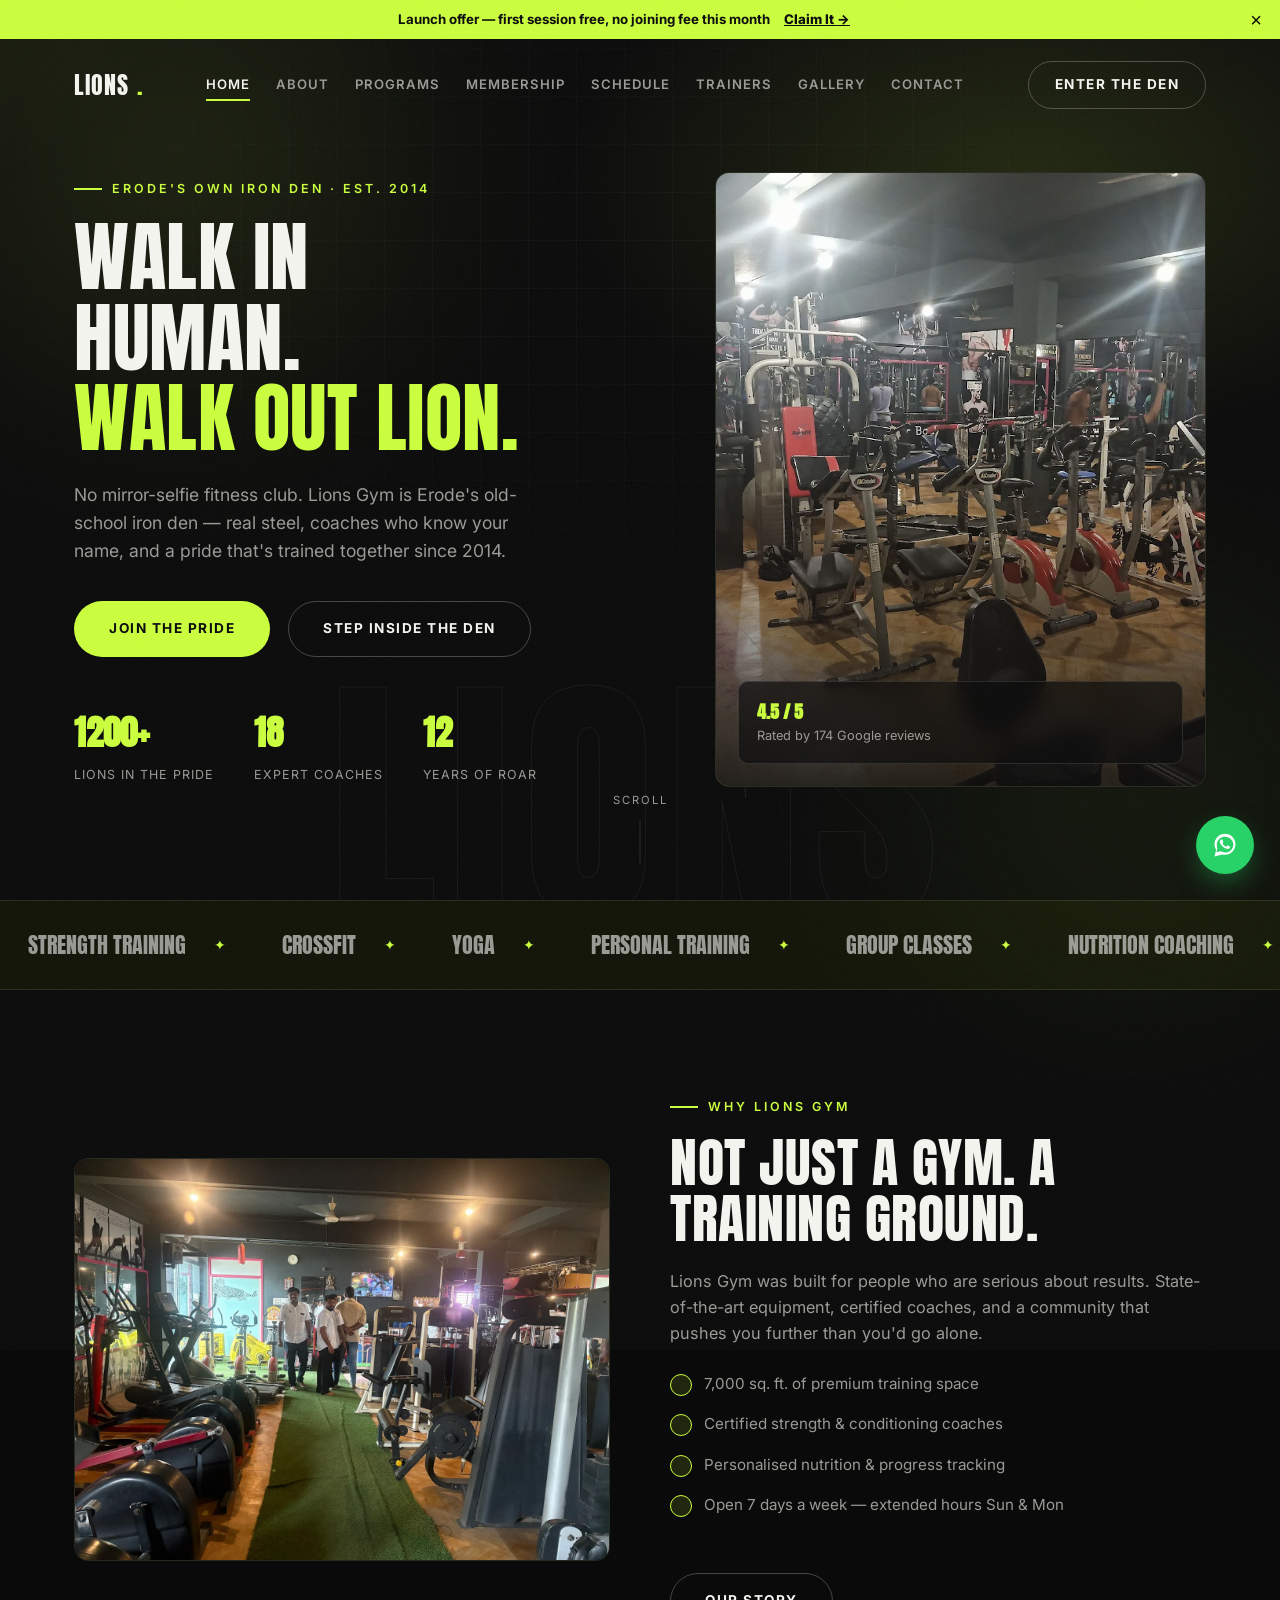
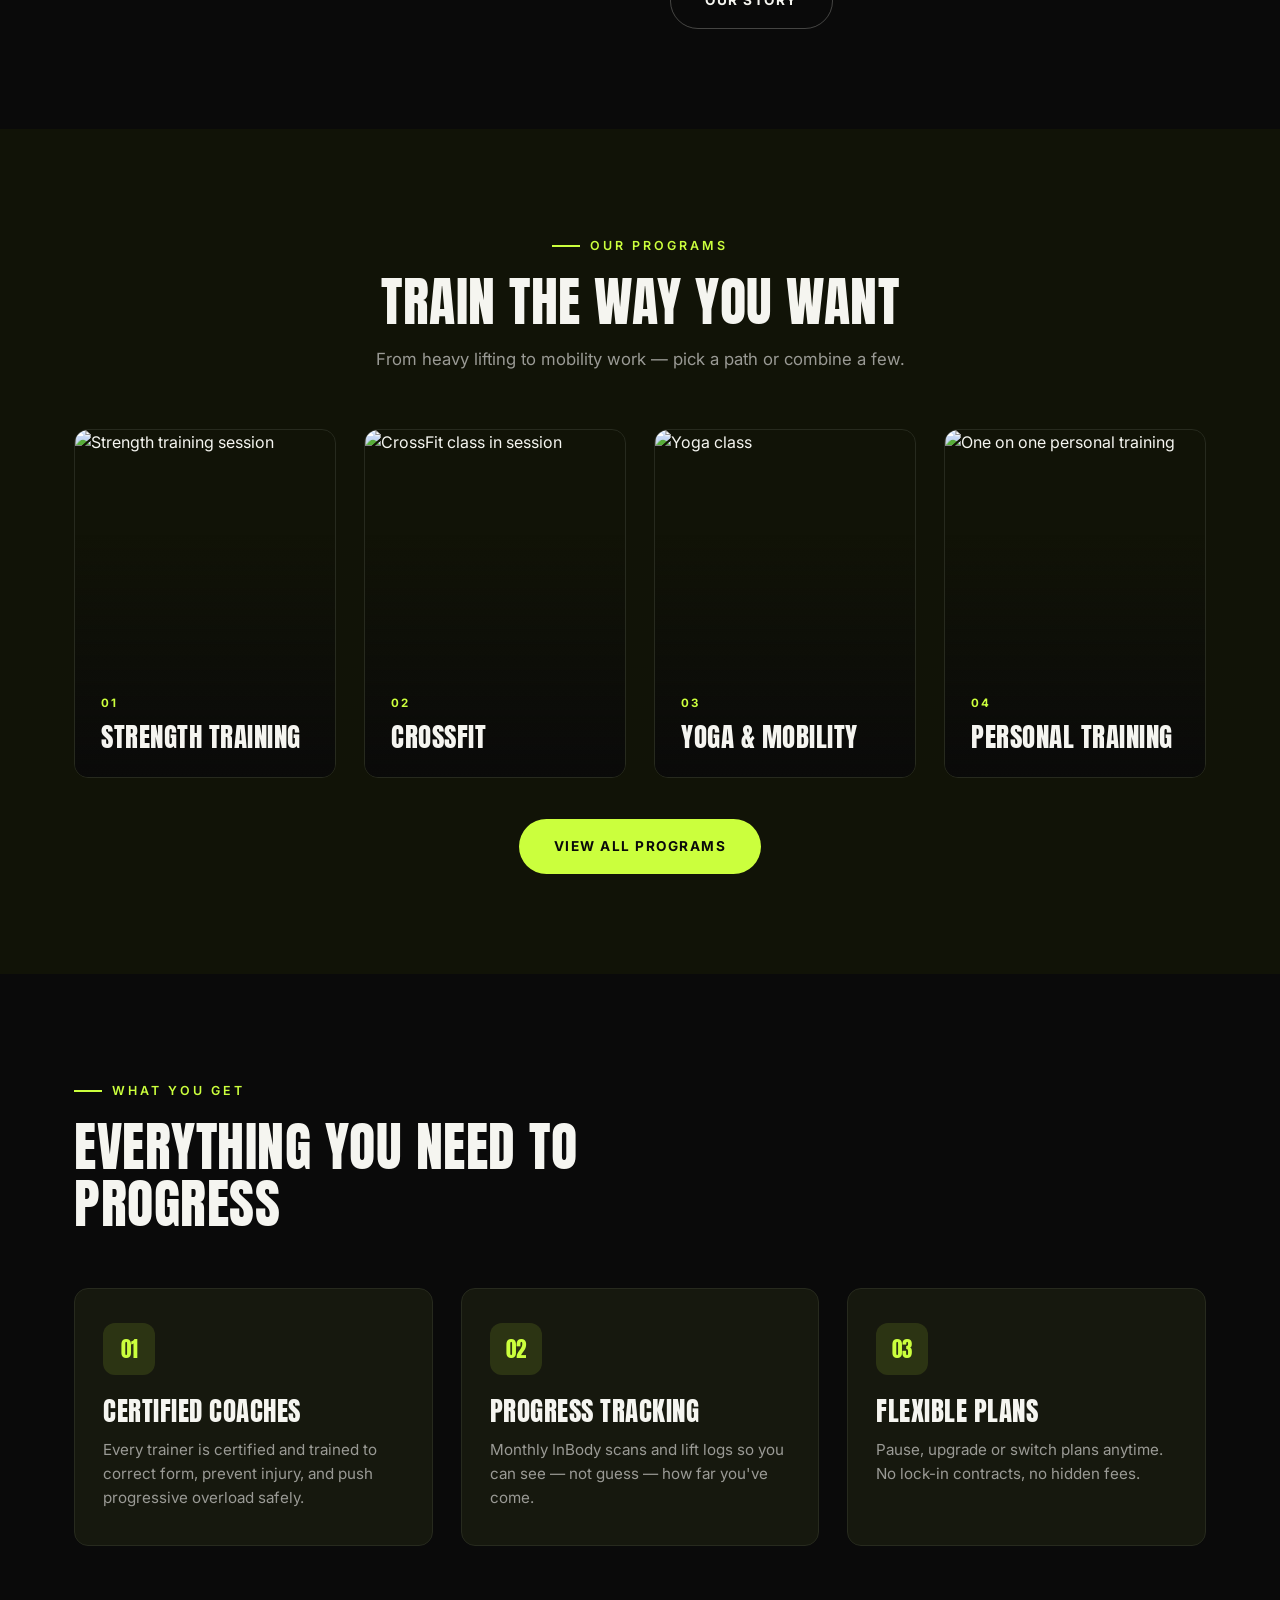
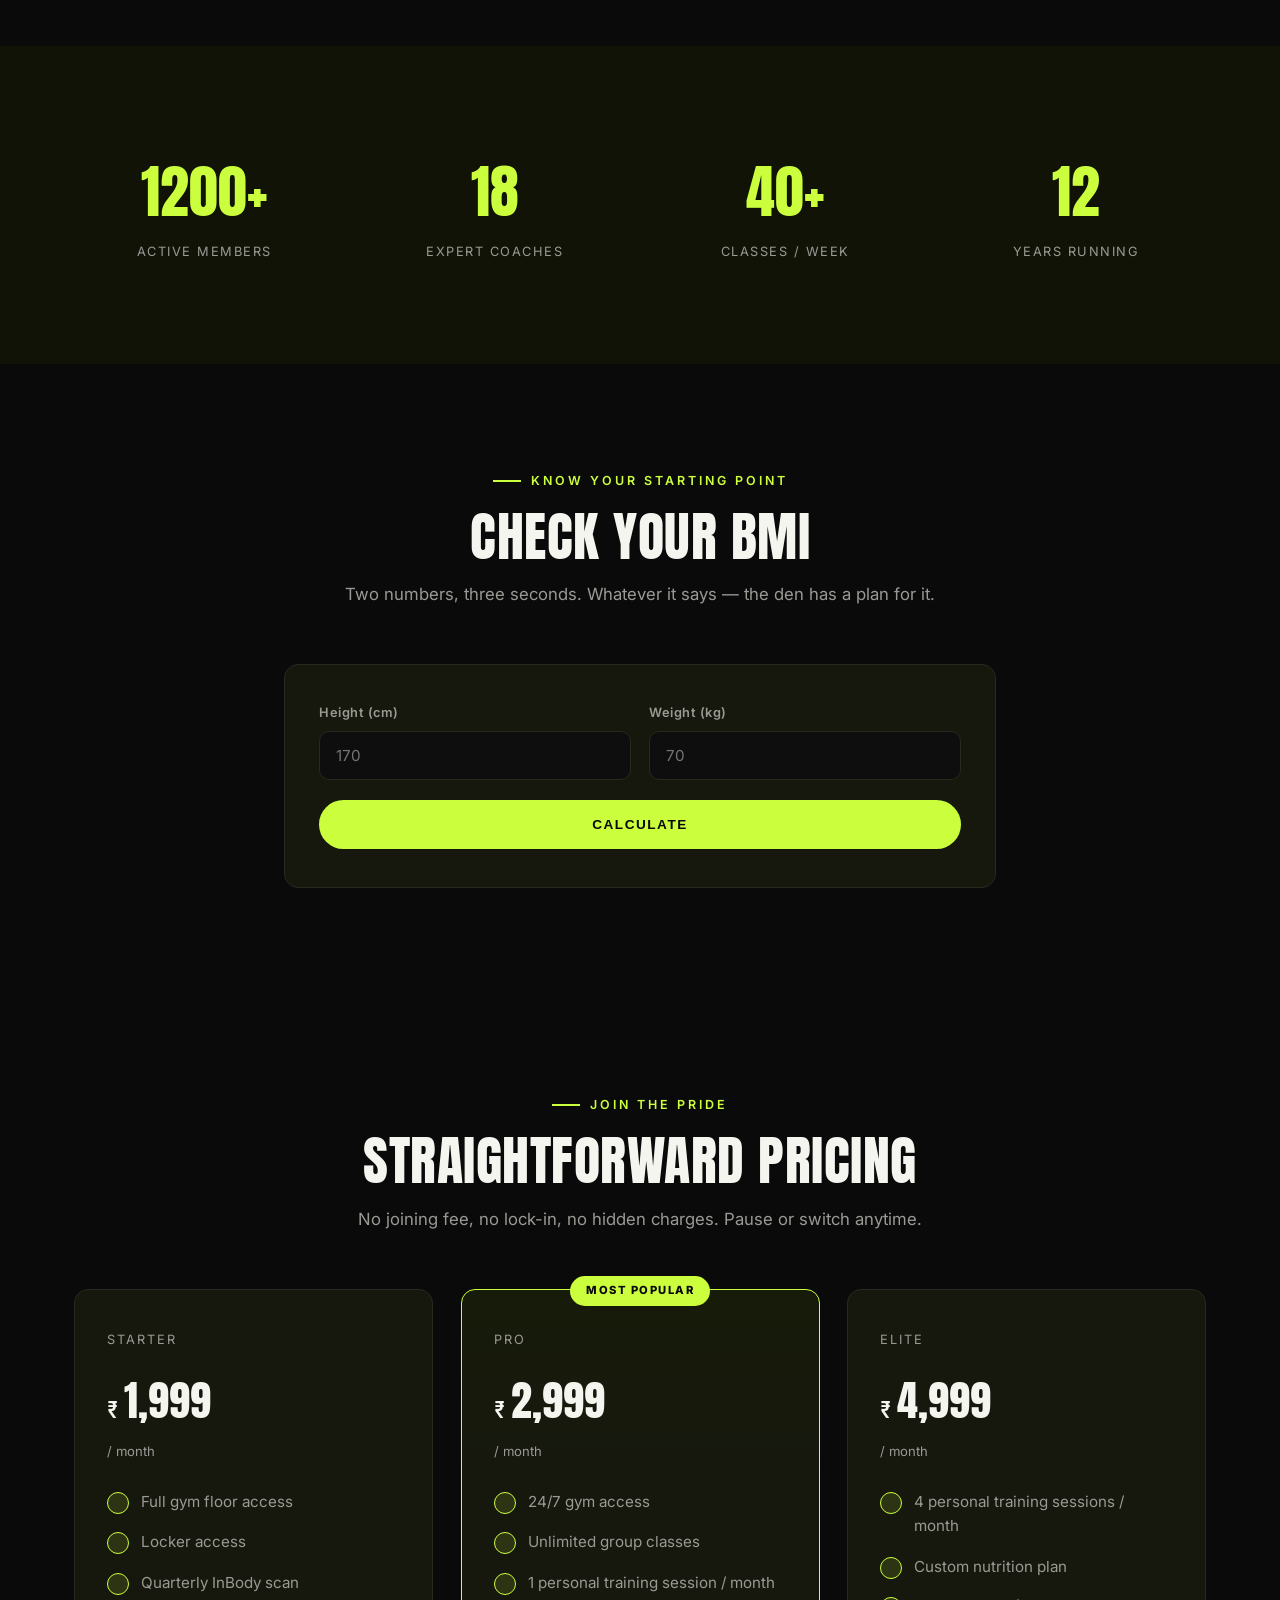
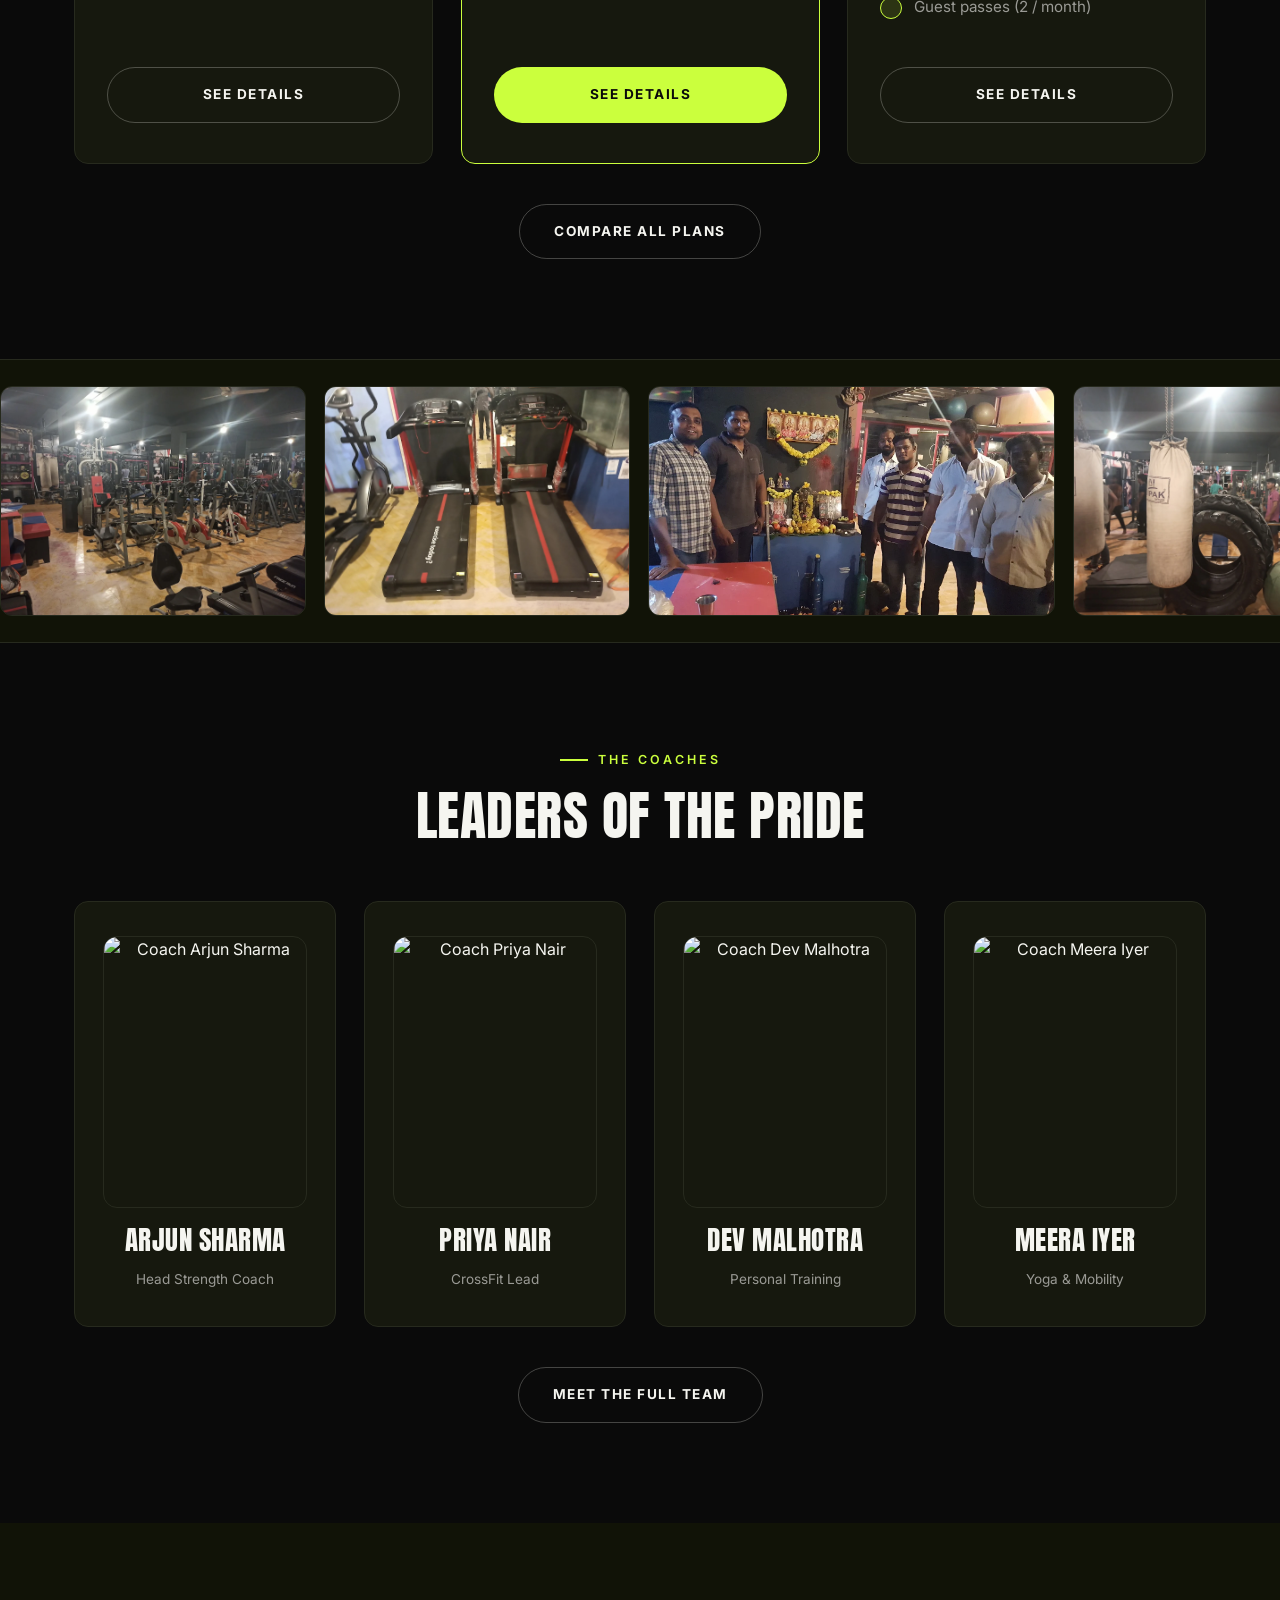
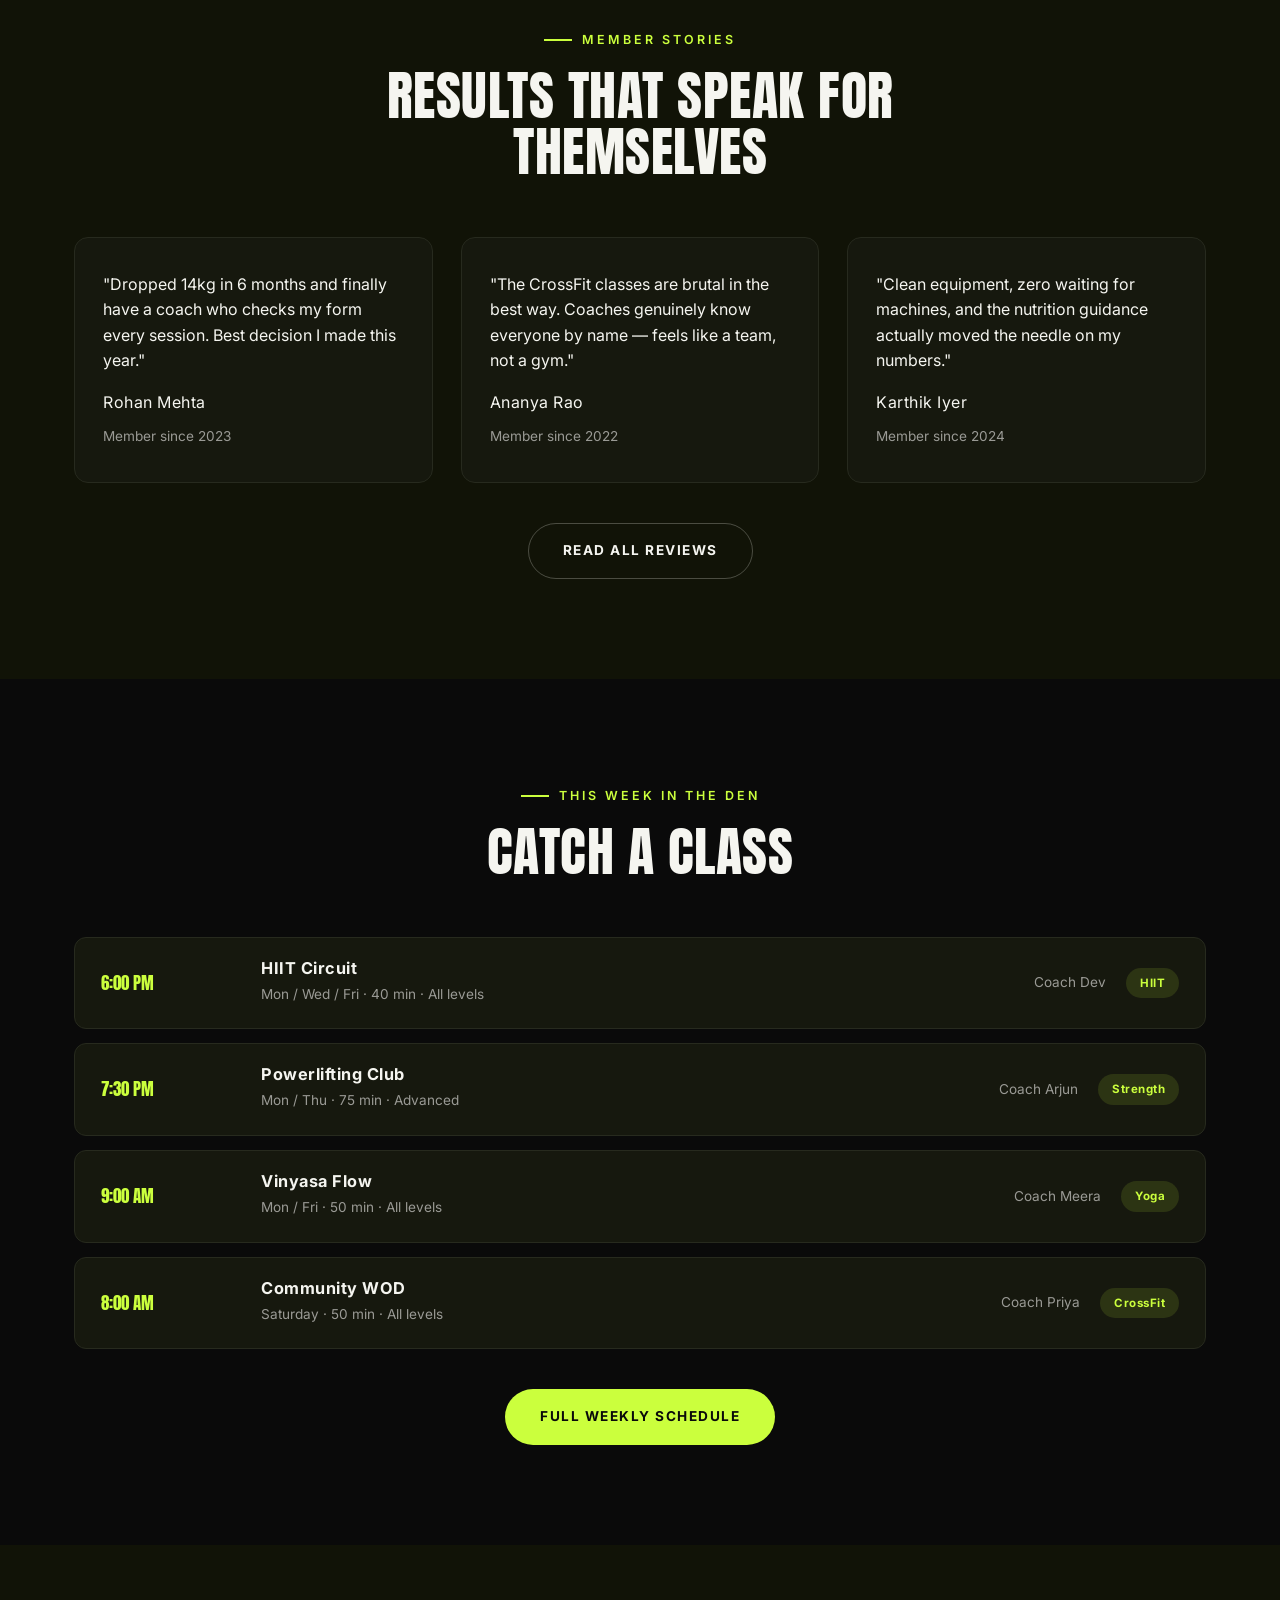
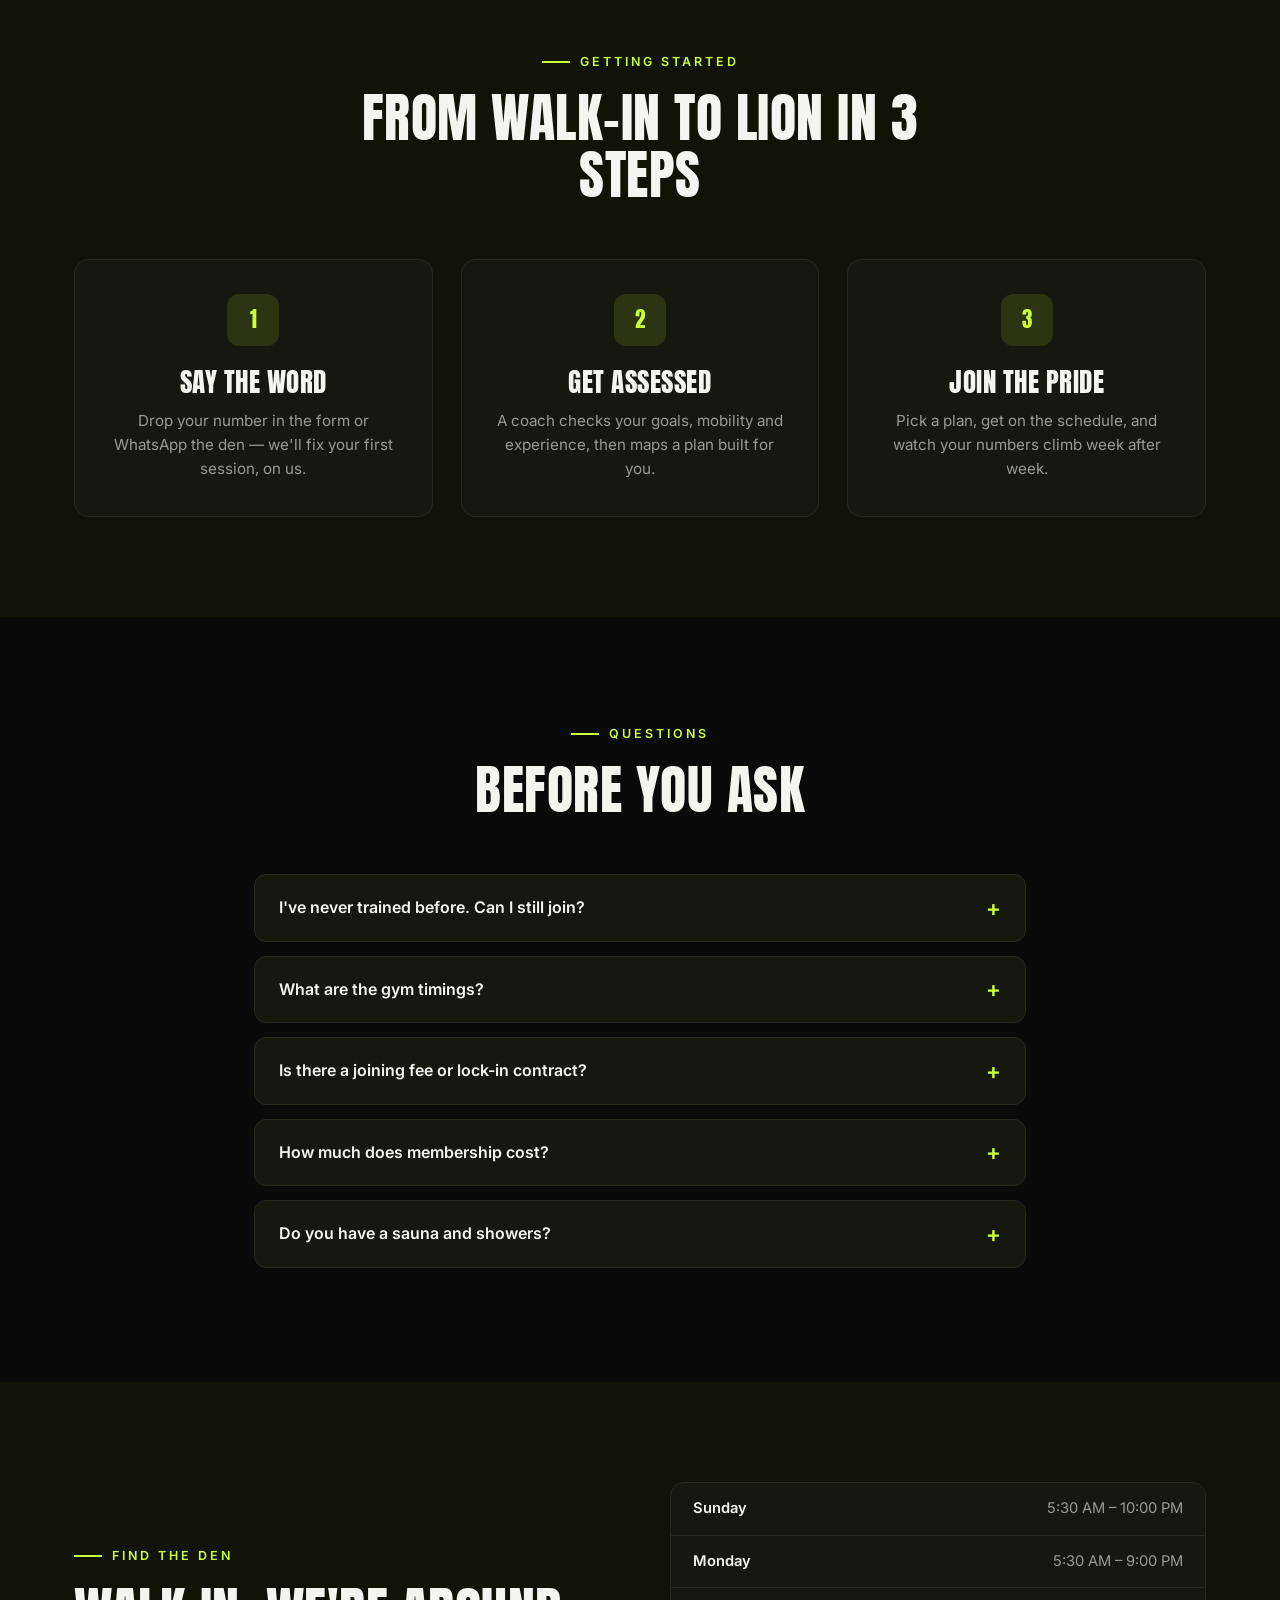
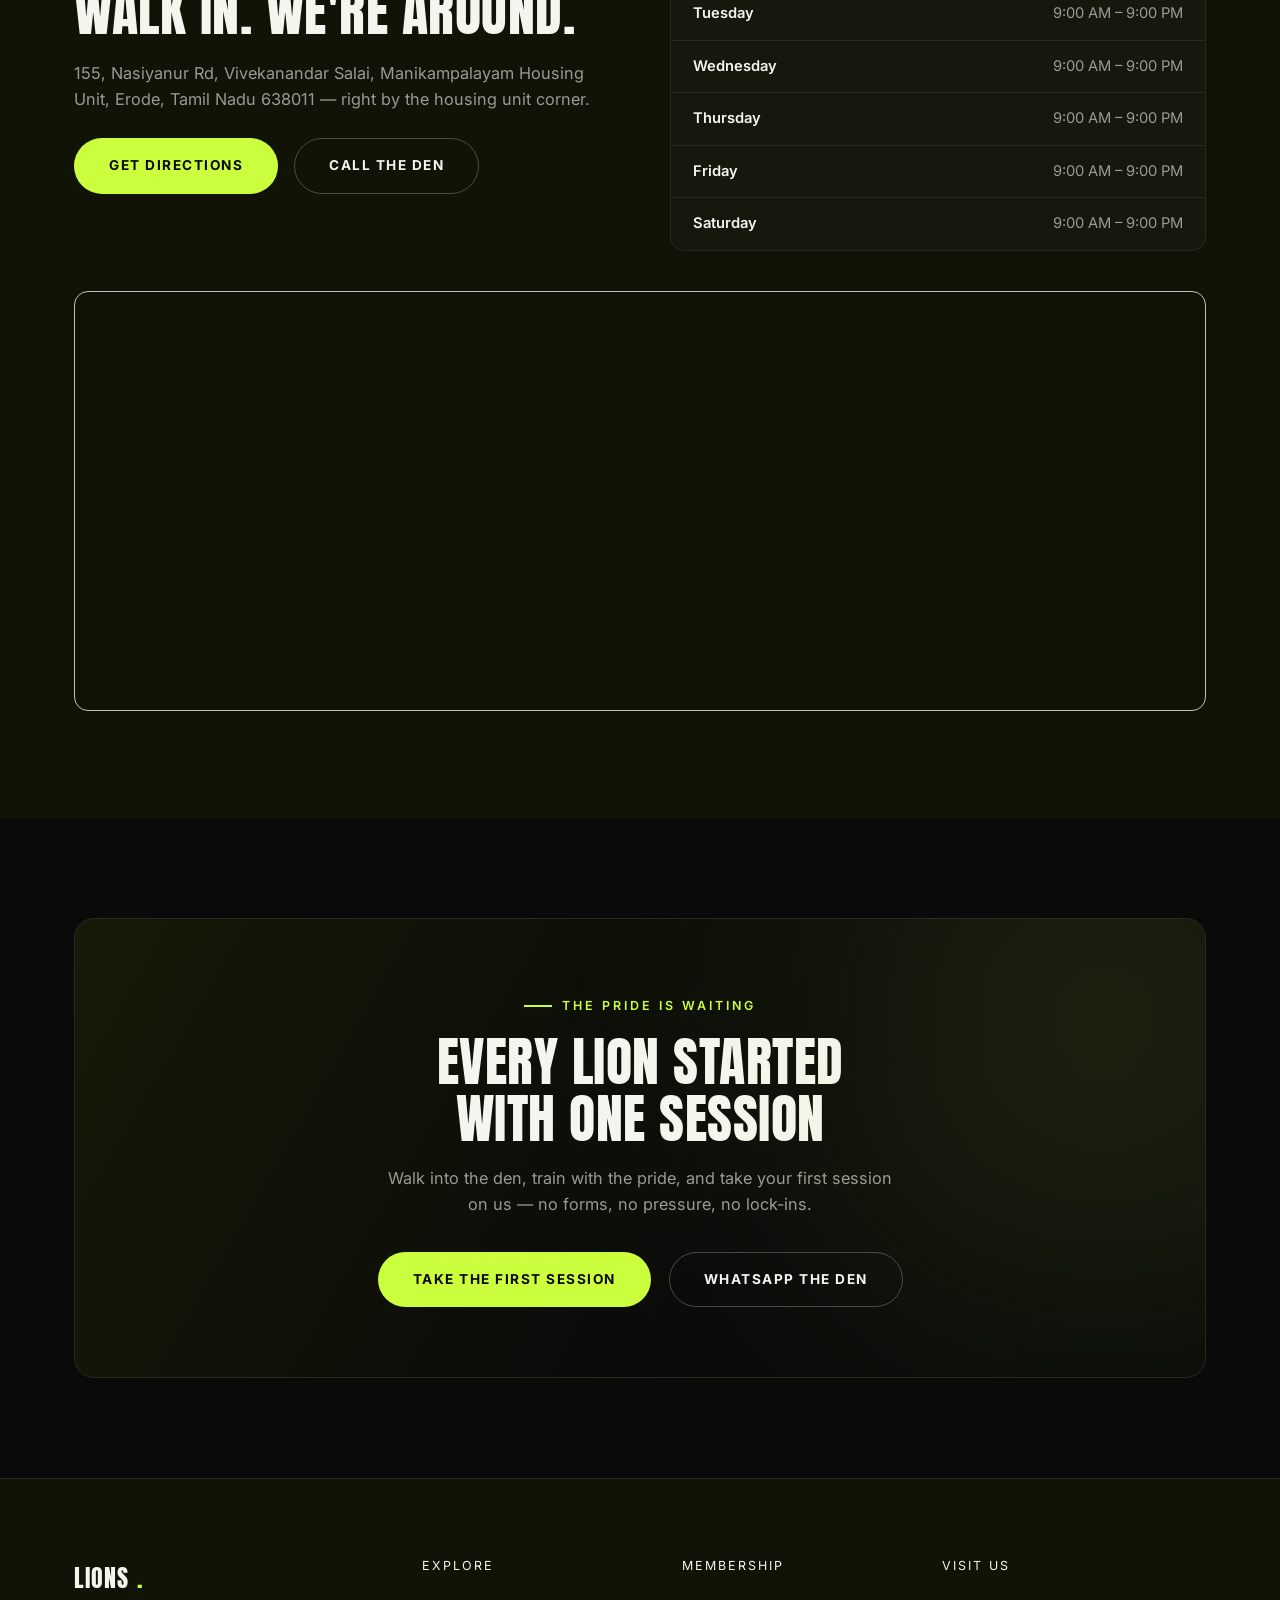
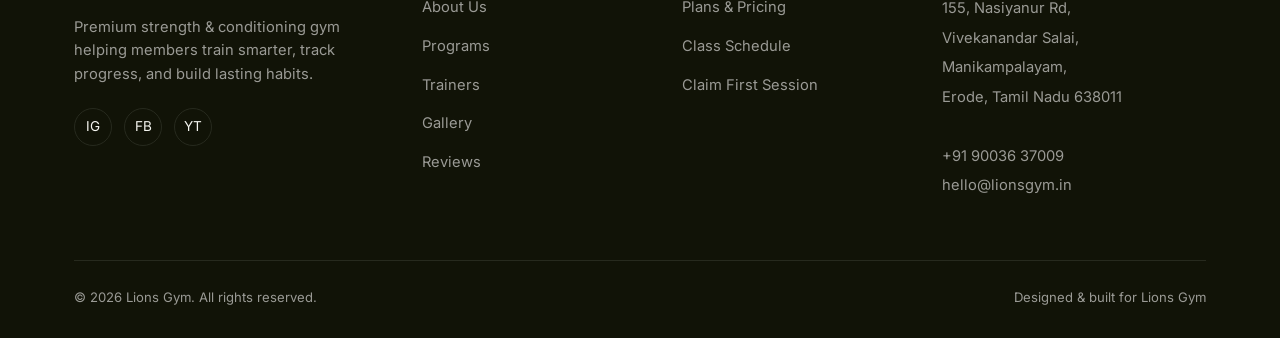
==== commit 8fe9f36e: "Add SEO pack, share previews, BMI calculator, announcement bar, home map - Open Graph tags + SVG fav" ====
--- a/index.html
+++ b/index.html
@@ -5,9 +5,51 @@
   <meta name="viewport" content="width=device-width, initial-scale=1.0" />
   <title>Lions Gym — Train Different</title>
   <meta name="description" content="Lions Gym is a premium strength & conditioning gym offering personal training, group classes, CrossFit and yoga. Book your free trial today." />
+  <link rel="icon" type="image/svg+xml" href="assets/favicon.svg" />
+  <meta property="og:type" content="website" />
+  <meta property="og:site_name" content="Lions Gym Erode" />
+  <meta property="og:title" content="Lions Gym — Train Different" />
+  <meta property="og:description" content="Lions Gym is a premium strength & conditioning gym offering personal training, group classes, CrossFit and yoga. Book your free trial today." />
+  <meta property="og:url" content="https://lionsgym.vercel.app/" />
+  <meta property="og:image" content="https://lionsgym.vercel.app/assets/gallery/lions-gym-floor-1.webp" />
+  <meta name="twitter:card" content="summary_large_image" />
+  <script defer src="/_vercel/insights/script.js"></script>
   <link rel="preconnect" href="https://fonts.googleapis.com" />
   <link href="https://fonts.googleapis.com/css2?family=Anton&family=Inter:wght@400;500;600;700;800&display=swap" rel="stylesheet" />
   <link rel="stylesheet" href="css/style.css" />
+  <script type="application/ld+json">
+  {
+    "@context": "https://schema.org",
+    "@type": "ExerciseGym",
+    "name": "Lions Gym",
+    "image": "https://lionsgym.vercel.app/assets/gallery/lions-gym-floor-1.webp",
+    "url": "https://lionsgym.vercel.app/",
+    "telephone": "+919003637009",
+    "priceRange": "₹₹",
+    "address": {
+      "@type": "PostalAddress",
+      "streetAddress": "155, Nasiyanur Rd, Vivekanandar Salai, Manikampalayam Housing Unit",
+      "addressLocality": "Erode",
+      "addressRegion": "Tamil Nadu",
+      "postalCode": "638011",
+      "addressCountry": "IN"
+    },
+    "aggregateRating": {
+      "@type": "AggregateRating",
+      "ratingValue": "4.5",
+      "reviewCount": "174"
+    },
+    "openingHoursSpecification": [
+      { "@type": "OpeningHoursSpecification", "dayOfWeek": "Sunday", "opens": "05:30", "closes": "22:00" },
+      { "@type": "OpeningHoursSpecification", "dayOfWeek": "Monday", "opens": "05:30", "closes": "21:00" },
+      { "@type": "OpeningHoursSpecification", "dayOfWeek": ["Tuesday", "Wednesday", "Thursday", "Friday", "Saturday"], "opens": "09:00", "closes": "21:00" }
+    ],
+    "amenityFeature": [
+      { "@type": "LocationFeatureSpecification", "name": "Sauna", "value": true }
+    ],
+    "sameAs": ["https://www.google.com/maps/place/lions+gym+erode"]
+  }
+  </script>
 </head>
 <body>
 
@@ -217,6 +259,38 @@
         <div class="reveal">
           <div class="num" data-target="12">0</div>
           <span>Years Running</span>
+        </div>
+      </div>
+    </div>
+  </section>
+
+  <!-- BMI calculator -->
+  <section>
+    <div class="container" style="max-width: 760px;">
+      <div class="section-head center reveal">
+        <span class="eyebrow">Know Your Starting Point</span>
+        <h2>Check Your BMI</h2>
+        <p>Two numbers, three seconds. Whatever it says — the den has a plan for it.</p>
+      </div>
+      <div class="card reveal" style="padding: 38px 34px;">
+        <div class="form-row">
+          <div class="field">
+            <label for="bmi-height">Height (cm)</label>
+            <input type="number" id="bmi-height" min="100" max="250" placeholder="170" />
+          </div>
+          <div class="field">
+            <label for="bmi-weight">Weight (kg)</label>
+            <input type="number" id="bmi-weight" min="25" max="250" placeholder="70" />
+          </div>
+        </div>
+        <button class="btn btn-primary btn-block" id="bmi-calc" type="button">Calculate</button>
+        <div class="bmi-result" id="bmi-result" hidden>
+          <div class="bmi-value">
+            <span id="bmi-number">0</span>
+            <span class="bmi-cat" id="bmi-cat"></span>
+          </div>
+          <p id="bmi-note"></p>
+          <a href="contact.html" class="btn btn-ghost" style="margin-top: 16px;">Fix It At The Den</a>
         </div>
       </div>
     </div>
@@ -497,6 +571,15 @@
         <div class="hours-row"><span>Saturday</span><span>9:00 AM – 9:00 PM</span></div>
       </div>
     </div>
+    <div class="container mt-40">
+      <iframe
+        class="map-frame reveal"
+        src="https://www.google.com/maps?q=Lions+Gym,+155+Nasiyanur+Rd,+Vivekanandar+Salai,+Manikampalayam,+Erode,+Tamil+Nadu+638011&output=embed"
+        loading="lazy"
+        referrerpolicy="no-referrer-when-downgrade"
+        title="Lions Gym location map">
+      </iframe>
+    </div>
   </section>
 
   <!-- CTA -->
--- a/css/style.css
+++ b/css/style.css
@@ -2007,6 +2007,100 @@
 .faq-item p {
   padding: 0 24px 22px;
   font-size: 0.95rem;
+}
+
+/* ----- BMI calculator ----- */
+
+.bmi-result {
+  text-align: center;
+  margin-top: 28px;
+  padding-top: 26px;
+  border-top: 1px solid var(--line);
+}
+
+.bmi-value {
+  display: flex;
+  align-items: baseline;
+  justify-content: center;
+  gap: 14px;
+  margin-bottom: 10px;
+}
+
+#bmi-number {
+  font-family: var(--font-display);
+  font-size: 3.2rem;
+  color: var(--accent);
+  line-height: 1;
+}
+
+.bmi-cat {
+  font-size: 0.85rem;
+  font-weight: 700;
+  letter-spacing: 1.5px;
+  text-transform: uppercase;
+  color: var(--text);
+}
+
+#bmi-note {
+  max-width: 460px;
+  margin: 0 auto;
+}
+
+/* ----- Announcement bar ----- */
+
+.announce-bar {
+  position: fixed;
+  top: 0;
+  left: 0;
+  right: 0;
+  z-index: 1001;
+  background: var(--accent);
+  color: #0a0a0a;
+  display: flex;
+  align-items: center;
+  justify-content: center;
+  gap: 14px;
+  padding: 9px 48px 9px 16px;
+  font-size: 0.83rem;
+  font-weight: 700;
+  text-align: center;
+}
+
+.announce-bar a {
+  color: inherit;
+  font-weight: 800;
+  text-decoration: underline;
+  white-space: nowrap;
+}
+
+.announce-close {
+  position: absolute;
+  right: 8px;
+  top: 50%;
+  transform: translateY(-50%);
+  background: none;
+  border: none;
+  color: #0a0a0a;
+  font-size: 1.25rem;
+  line-height: 1;
+  cursor: pointer;
+  padding: 4px 10px;
+}
+
+body.has-announce .site-header {
+  top: var(--announce-h, 38px);
+}
+
+body.has-announce .scroll-progress {
+  top: var(--announce-h, 38px);
+}
+
+body.has-announce .hero {
+  padding-top: calc(120px + var(--announce-h, 38px));
+}
+
+body.has-announce .page-hero {
+  padding-top: calc(170px + var(--announce-h, 38px));
 }
 
 /* ----- Ambient background ----- */
